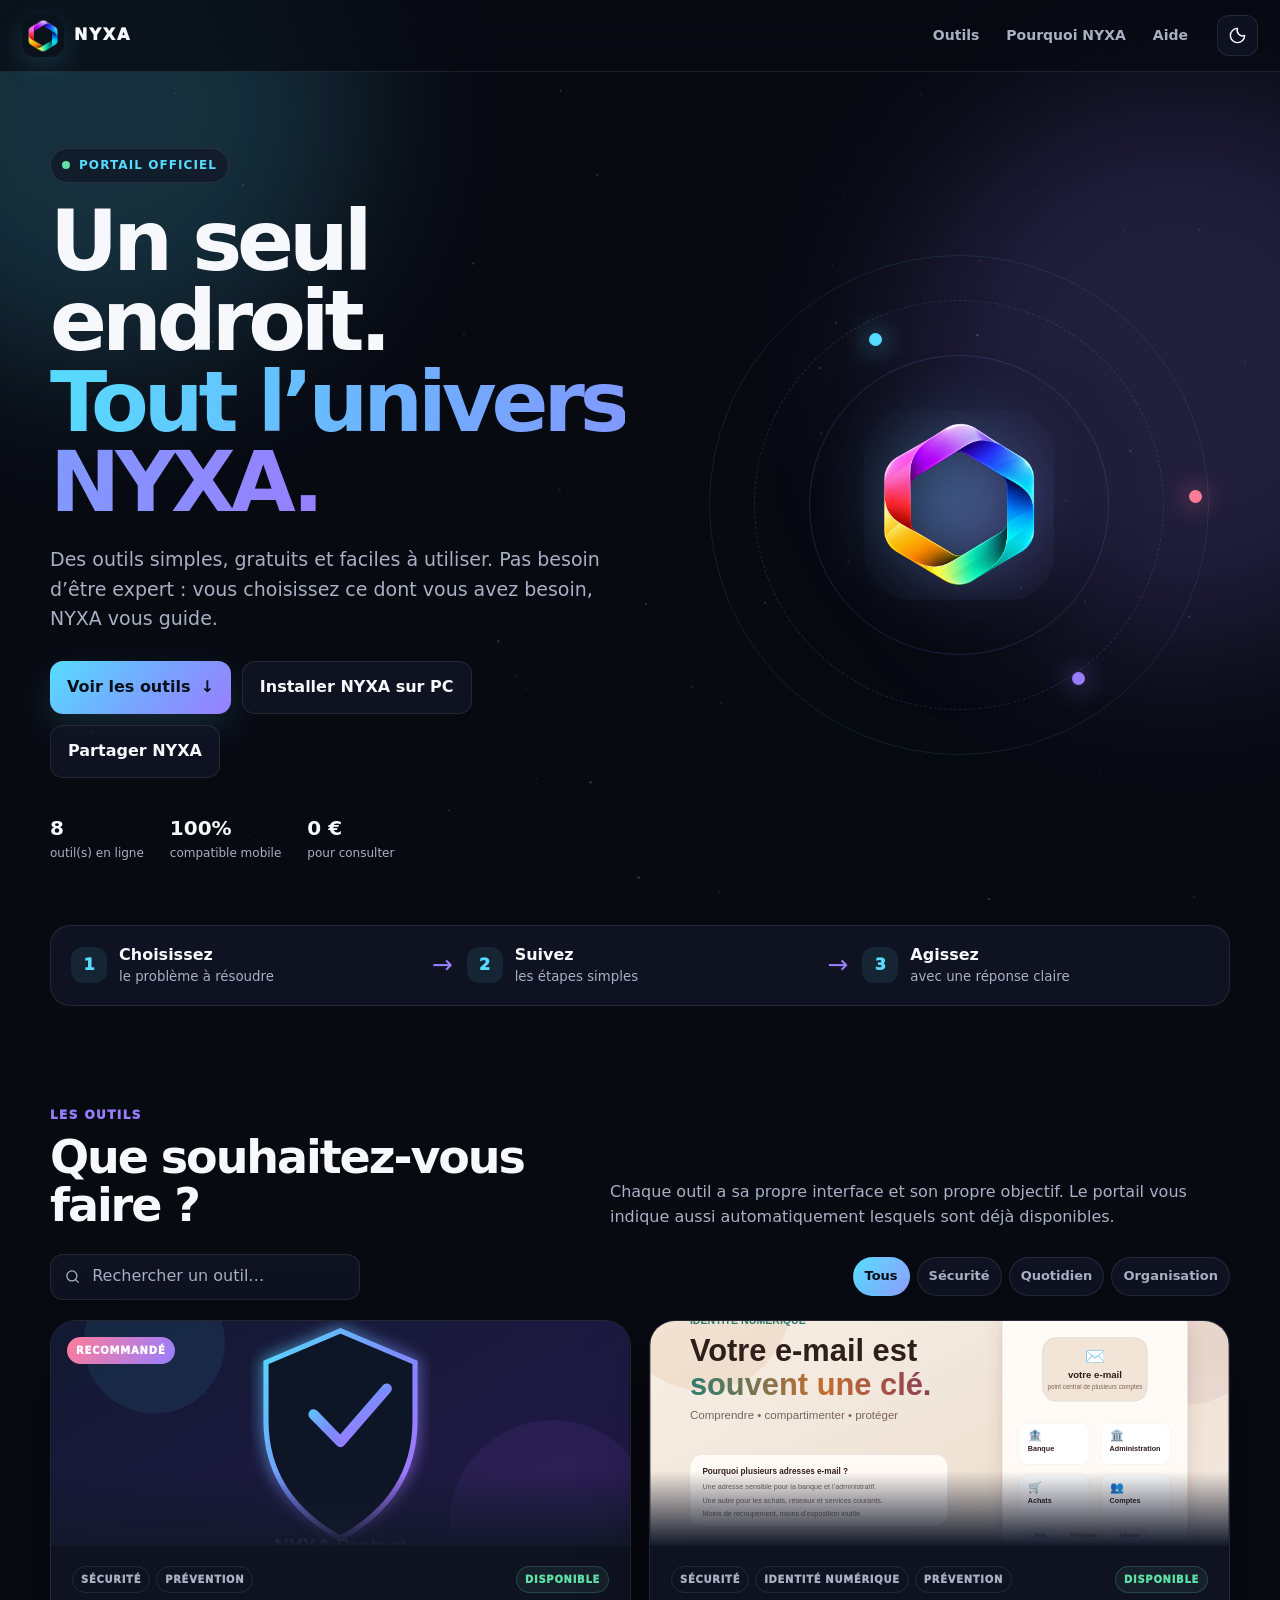
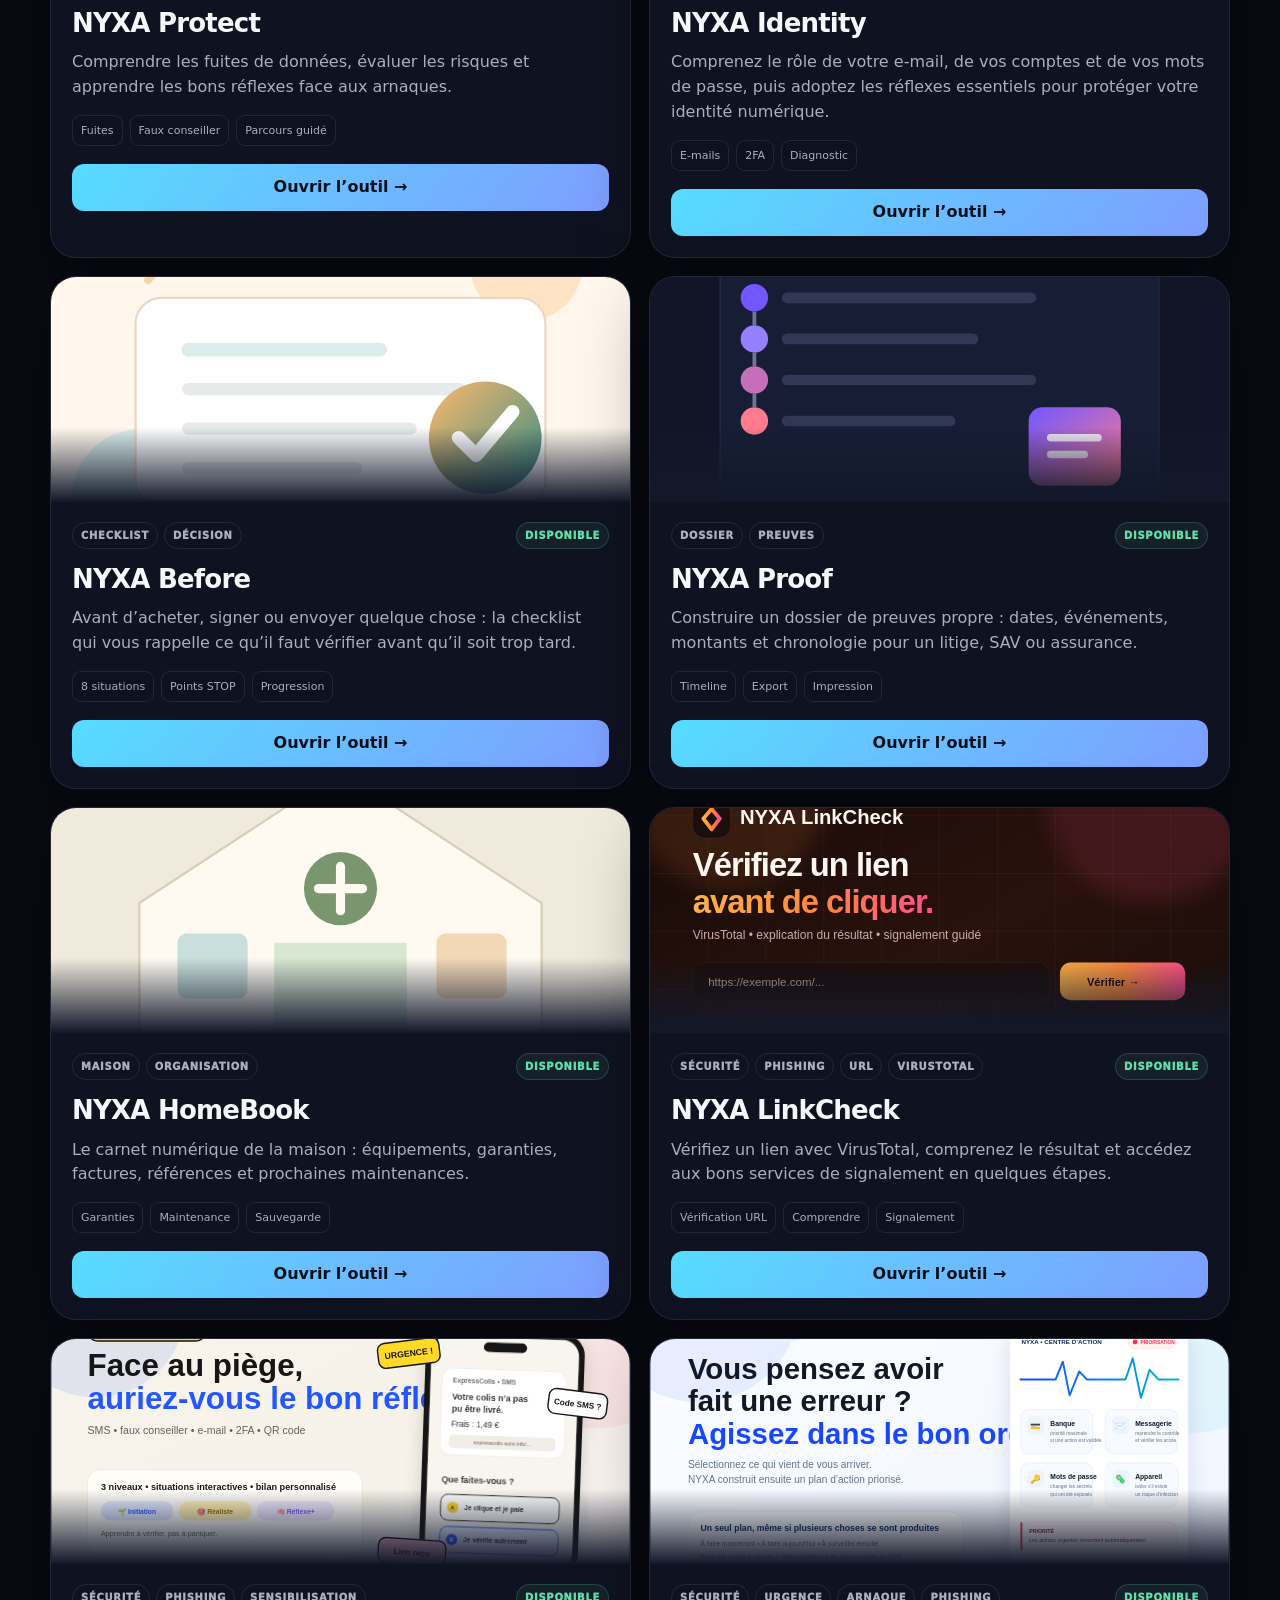
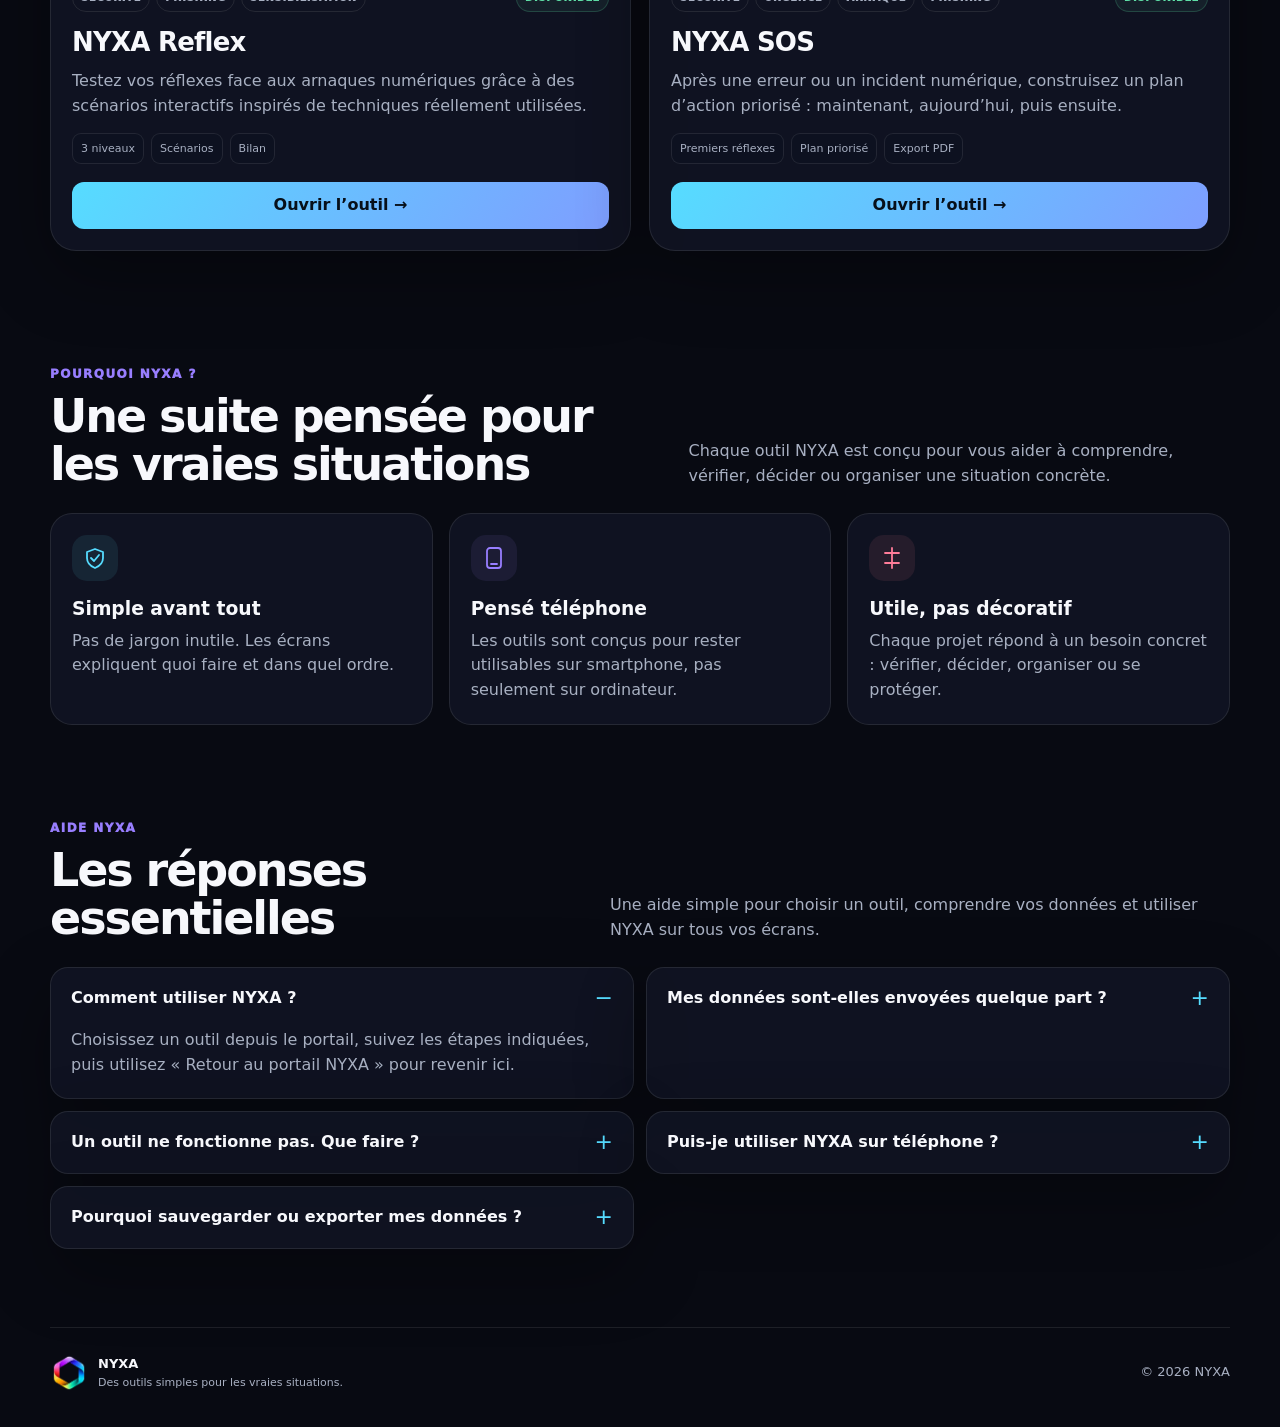
==== index.html @ d443aed8 "Ajouter des options de partage au portail" ====
<!doctype html>
<html lang="fr">
<head>
  <meta charset="utf-8">
  <meta name="viewport" content="width=device-width,initial-scale=1,viewport-fit=cover">
  <meta name="theme-color" content="#080a12">
  <meta name="description" content="NYXA — des outils simples, gratuits et pensés pour être utiles au quotidien.">
  <meta property="og:title" content="NYXA — Outils utiles">
  <meta property="og:description" content="Un portail unique pour retrouver les outils NYXA.">
  <meta property="og:type" content="website">
  <meta property="og:site_name" content="NYXA">
  <meta property="og:url" content="https://nyxalabs.github.io/">
  <meta property="og:image" content="https://nyxalabs.github.io/assets/nyxa-logo.png">
  <meta property="og:image:alt" content="Logo NYXA">
  <meta name="twitter:card" content="summary_large_image">
  <meta name="twitter:title" content="NYXA — Outils utiles">
  <meta name="twitter:description" content="Un portail unique pour retrouver les outils NYXA.">
  <meta name="twitter:image" content="https://nyxalabs.github.io/assets/nyxa-logo.png">
  <link rel="canonical" href="https://nyxalabs.github.io/">
  <title>NYXA — Outils utiles</title>
  <link rel="icon" href="assets/nyxa-logo.png">
  <link rel="apple-touch-icon" href="assets/icons/nyxa-192.png">
  <link rel="manifest" href="manifest.webmanifest">
  <link rel="stylesheet" href="styles.css">
</head>
<body>
  <div class="ambient ambient-a"></div>
  <div class="ambient ambient-b"></div>
  <canvas id="stars" aria-hidden="true"></canvas>

  <header class="topbar">
    <a href="#top" class="brand" aria-label="Accueil NYXA">
      <img src="assets/nyxa-logo.png" alt="Logo NYXA">
      <span>NYXA</span>
    </a>
    <nav class="desktop-nav" aria-label="Navigation">
      <a href="#outils">Outils</a>
      <a href="#philosophie">Pourquoi NYXA</a>
      <a href="#aide">Aide</a>
    </nav>
    <button id="themeToggle" class="icon-button" aria-label="Changer le thème" title="Changer le thème">
      <svg viewBox="0 0 24 24"><path d="M12 3a9 9 0 1 0 9 9 7 7 0 0 1-9-9Z"/></svg>
    </button>
  </header>

  <main id="top">
    <section class="hero">
      <div class="hero-copy">
        <div class="eyebrow"><span class="pulse"></span> Portail officiel</div>
        <h1>Un seul endroit.<br><span>Tout l’univers NYXA.</span></h1>
        <p>Des outils simples, gratuits et faciles à utiliser. Pas besoin d’être expert : vous choisissez ce dont vous avez besoin, NYXA vous guide.</p>
        <div class="hero-actions">
          <a class="primary-btn" href="#outils">Voir les outils <span>↓</span></a>
          <button class="secondary-btn" id="installBtn" hidden>Installer NYXA sur PC</button>
          <button class="secondary-btn" id="shareBtn" type="button" title="Partager le portail NYXA">Partager NYXA</button>
        </div>
        <div class="hero-stats">
          <div><strong id="liveCount">1</strong><span>outil(s) en ligne</span></div>
          <div><strong>100%</strong><span>compatible mobile</span></div>
          <div><strong>0 €</strong><span>pour consulter</span></div>
        </div>
      </div>

      <div class="hero-orbit" aria-hidden="true">
        <div class="orbit-ring ring-1"></div>
        <div class="orbit-ring ring-2"></div>
        <div class="orbit-ring ring-3"></div>
        <div class="portal-logo">
          <img src="assets/nyxa-logo.png" alt="">
          <div class="logo-glow"></div>
        </div>
        <span class="orbit-dot dot-1"></span>
        <span class="orbit-dot dot-2"></span>
        <span class="orbit-dot dot-3"></span>
      </div>
    </section>

    <section class="quick-guide" aria-label="Comment utiliser NYXA">
      <div class="guide-step"><span>1</span><div><strong>Choisissez</strong><small>le problème à résoudre</small></div></div>
      <div class="guide-arrow">→</div>
      <div class="guide-step"><span>2</span><div><strong>Suivez</strong><small>les étapes simples</small></div></div>
      <div class="guide-arrow">→</div>
      <div class="guide-step"><span>3</span><div><strong>Agissez</strong><small>avec une réponse claire</small></div></div>
    </section>

    <section id="outils" class="tools-section">
      <div class="section-heading">
        <div>
          <span class="section-kicker">Les outils</span>
          <h2>Que souhaitez-vous faire ?</h2>
        </div>
        <p>Chaque outil a sa propre interface et son propre objectif. Le portail vous indique aussi automatiquement lesquels sont déjà disponibles.</p>
      </div>

      <div class="toolbar">
        <label class="search">
          <svg viewBox="0 0 24 24"><circle cx="11" cy="11" r="7"/><path d="m20 20-4-4"/></svg>
          <input id="searchInput" type="search" placeholder="Rechercher un outil…" autocomplete="off" aria-label="Rechercher un outil NYXA">
        </label>
        <div class="filters" role="group" aria-label="Filtrer les outils">
          <button class="filter active" data-filter="all">Tous</button>
          <button class="filter" data-filter="securite">Sécurité</button>
          <button class="filter" data-filter="quotidien">Quotidien</button>
          <button class="filter" data-filter="organisation">Organisation</button>
        </div>
      </div>

      <button id="toolsToggle" class="mobile-panel-toggle" type="button" aria-expanded="false" aria-controls="projectGrid">Afficher les outils <span>＋</span></button>

      <div id="projectGrid" class="project-grid" aria-live="polite"></div>
      <p id="emptyState" class="empty-state" hidden>Aucun outil ne correspond à cette recherche.</p>
    </section>

    <section id="philosophie" class="values-section" aria-labelledby="pourquoi-title">
      <div class="section-heading">
        <div>
          <span class="section-kicker">Pourquoi NYXA ?</span>
          <h2 id="pourquoi-title">Une suite pensée pour les vraies situations</h2>
        </div>
        <p>Chaque outil NYXA est conçu pour vous aider à comprendre, vérifier, décider ou organiser une situation concrète.</p>
      </div>
      <button id="whyToggle" class="mobile-panel-toggle" type="button" aria-expanded="false" aria-controls="whyValues">Pourquoi NYXA ? <span>＋</span></button>
      <div id="whyValues" class="values">
        <article>
          <div class="value-icon cyan"><svg viewBox="0 0 24 24"><path d="M12 3 4 6v6c0 5 3 8 8 10 5-2 8-5 8-10V6Z"/><path d="m8 12 3 3 5-6"/></svg></div>
          <h3>Simple avant tout</h3>
          <p>Pas de jargon inutile. Les écrans expliquent quoi faire et dans quel ordre.</p>
        </article>
        <article>
          <div class="value-icon violet"><svg viewBox="0 0 24 24"><rect x="5" y="2" width="14" height="20" rx="3"/><path d="M9 18h6"/></svg></div>
          <h3>Pensé téléphone</h3>
          <p>Les outils sont conçus pour rester utilisables sur smartphone, pas seulement sur ordinateur.</p>
        </article>
        <article>
          <div class="value-icon coral"><svg viewBox="0 0 24 24"><path d="M12 2v20M5 7h14M5 17h14"/></svg></div>
          <h3>Utile, pas décoratif</h3>
          <p>Chaque projet répond à un besoin concret : vérifier, décider, organiser ou se protéger.</p>
        </article>
      </div>
    </section>

    <section id="aide" class="faq-section" aria-labelledby="aide-title">
      <div class="section-heading">
        <div>
          <span class="section-kicker">Aide NYXA</span>
          <h2 id="aide-title">Les réponses essentielles</h2>
        </div>
        <p>Une aide simple pour choisir un outil, comprendre vos données et utiliser NYXA sur tous vos écrans.</p>
      </div>
      <div class="faq-grid">
        <details class="faq-item" open>
          <summary>Comment utiliser NYXA ?</summary>
          <p>Choisissez un outil depuis le portail, suivez les étapes indiquées, puis utilisez « Retour au portail NYXA » pour revenir ici.</p>
        </details>
        <details class="faq-item">
          <summary>Mes données sont-elles envoyées quelque part ?</summary>
          <p>Pour les outils qui fonctionnent localement, vos informations restent dans le navigateur de votre appareil, sauf indication contraire affichée par l’outil.</p>
        </details>
        <details class="faq-item">
          <summary>Un outil ne fonctionne pas. Que faire ?</summary>
          <p>Actualisez la page, vérifiez que votre navigateur est à jour, puis réessayez. Si le problème persiste, essayez un autre navigateur ou appareil.</p>
        </details>
        <details class="faq-item">
          <summary>Puis-je utiliser NYXA sur téléphone ?</summary>
          <p>Oui. Les outils sont conçus pour rester faciles à utiliser sur téléphone, tablette et ordinateur.</p>
        </details>
        <details class="faq-item">
          <summary>Pourquoi sauvegarder ou exporter mes données ?</summary>
          <p>Les données locales peuvent disparaître si le stockage du navigateur est vidé, si vous changez d’appareil ou si vous réinitialisez le navigateur. Une sauvegarde vous permet de les conserver.</p>
        </details>
      </div>
    </section>
  </main>

  <div class="share-panel" id="sharePanel" hidden>
    <div class="share-card" role="dialog" aria-modal="true" aria-labelledby="shareTitle">
      <button class="share-close" id="shareClose" type="button" aria-label="Fermer le partage">×</button>
      <div class="section-kicker">Faire connaître NYXA</div>
      <h2 id="shareTitle">Partager le portail NYXA</h2>
      <p>Un doute sur un lien, une arnaque, une décision ou vos comptes ? NYXA vous propose des outils simples pour vérifier, vous protéger et agir. Choisissez ensuite votre moyen de partage.</p>
      <div class="share-options">
        <button class="share-option share-native" id="shareNative" type="button">Partager avec les applications du téléphone</button>
        <a class="share-option" id="shareSms" href="#">Message (SMS)</a>
        <a class="share-option" id="shareWhatsapp" href="#" target="_blank" rel="noopener">WhatsApp</a>
        <a class="share-option" id="shareFacebook" href="#" target="_blank" rel="noopener">Facebook</a>
        <a class="share-option" id="shareX" href="#" target="_blank" rel="noopener">X</a>
        <a class="share-option" id="shareTelegram" href="#" target="_blank" rel="noopener">Telegram</a>
        <a class="share-option" id="shareLinkedin" href="#" target="_blank" rel="noopener">LinkedIn</a>
        <a class="share-option" id="shareEmail" href="#">E-mail</a>
        <button class="share-option" id="copyShare" type="button">Copier le lien</button>
      </div>
      <p class="share-hint">Instagram, Snapchat et TikTok apparaissent via le bouton principal lorsqu’ils sont disponibles sur votre téléphone.</p>
      <p class="share-status" id="shareStatus" role="status" aria-live="polite"></p>
    </div>
  </div>

  <footer>
    <div class="footer-brand">
      <img src="assets/nyxa-logo.png" alt="">
      <div><strong>NYXA</strong><span>Des outils simples pour les vraies situations.</span></div>
    </div>
    <span>© <span id="year"></span> NYXA</span>
  </footer>

  <nav class="mobile-nav" aria-label="Navigation mobile">
    <a href="#top"><svg viewBox="0 0 24 24"><path d="m3 11 9-8 9 8"/><path d="M5 10v11h14V10"/><path d="M9 21v-6h6v6"/></svg><span>Accueil</span></a>
    <a href="#outils"><svg viewBox="0 0 24 24"><rect x="3" y="3" width="7" height="7" rx="2"/><rect x="14" y="3" width="7" height="7" rx="2"/><rect x="3" y="14" width="7" height="7" rx="2"/><rect x="14" y="14" width="7" height="7" rx="2"/></svg><span>Outils</span></a>
    <a href="#aide"><svg viewBox="0 0 24 24"><circle cx="12" cy="12" r="9"/><path d="M9.8 9a2.3 2.3 0 0 1 4.4 1c0 1.7-2.2 2-2.2 3.5"/><path d="M12 17h.01"/></svg><span>Aide</span></a>
  </nav>

<script src="app.js?v=16"></script>
</body>
</html>
---- styles.css ----
:root{
  color-scheme:dark;
  --bg:#080a12;
  --bg-soft:#0d1120;
  --panel:rgba(18,23,40,.72);
  --panel-solid:#12182a;
  --line:rgba(255,255,255,.09);
  --text:#f7f8fc;
  --muted:#a8b0c2;
  --cyan:#56dcff;
  --violet:#987eff;
  --coral:#ff7c99;
  --green:#5fe0a7;
  --amber:#ffc763;
  --shadow:0 24px 70px rgba(0,0,0,.32);
  --radius:24px;
}
html[data-theme="light"]{
  color-scheme:light;
  --bg:#f5f7fc;
  --bg-soft:#edf1f8;
  --panel:rgba(255,255,255,.76);
  --panel-solid:#fff;
  --line:rgba(17,32,58,.11);
  --text:#172237;
  --muted:#647188;
  --shadow:0 22px 60px rgba(54,72,107,.13);
}
*{box-sizing:border-box}
html{scroll-behavior:smooth}
body{
  margin:0;min-height:100vh;background:var(--bg);color:var(--text);
  font-family:Inter,ui-sans-serif,system-ui,-apple-system,BlinkMacSystemFont,"Segoe UI",sans-serif;
  overflow-x:hidden;line-height:1.55
}
body::selection{background:rgba(86,220,255,.28)}
a{color:inherit}
button,input{font:inherit}
button{color:inherit}
svg{fill:none;stroke:currentColor;stroke-width:1.8;stroke-linecap:round;stroke-linejoin:round}
#stars{position:fixed;inset:0;width:100%;height:100%;z-index:-3;opacity:.34;pointer-events:none}
.ambient{position:fixed;border-radius:50%;filter:blur(80px);z-index:-2;pointer-events:none;opacity:.18}
.ambient-a{width:520px;height:520px;left:-160px;top:-150px;background:var(--cyan)}
.ambient-b{width:560px;height:560px;right:-180px;top:10%;background:var(--violet)}
.topbar{
  position:sticky;top:0;z-index:50;height:72px;padding:0 max(22px,env(safe-area-inset-left));
  display:flex;align-items:center;gap:18px;border-bottom:1px solid var(--line);
  background:color-mix(in srgb,var(--bg) 74%,transparent);backdrop-filter:blur(20px)
}
.brand{display:flex;align-items:center;gap:10px;text-decoration:none;font-weight:950;letter-spacing:.12em}
.brand img{width:42px;height:42px;border-radius:13px;object-fit:contain;padding:3px;box-shadow:0 8px 28px rgba(86,220,255,.16)}
.desktop-nav{display:flex;gap:5px;margin-left:auto}
.desktop-nav a{padding:9px 11px;text-decoration:none;color:var(--muted);font-size:14px;font-weight:750;border-radius:10px}
.desktop-nav a:hover{color:var(--text);background:rgba(255,255,255,.05)}
.icon-button{
  width:41px;height:41px;border:1px solid var(--line);border-radius:12px;background:var(--panel);
  display:grid;place-items:center;cursor:pointer;backdrop-filter:blur(10px)
}
.icon-button svg{width:19px;height:19px}
main{width:min(1180px,calc(100% - 36px));margin:auto}
.hero{
  min-height:690px;display:grid;grid-template-columns:1.05fr .95fr;gap:40px;align-items:center;padding:76px 0 54px
}
.eyebrow{
  display:inline-flex;align-items:center;gap:9px;padding:7px 11px;border:1px solid var(--line);
  border-radius:999px;background:var(--panel);font-size:12px;font-weight:900;text-transform:uppercase;letter-spacing:.09em;color:var(--cyan)
}
.pulse{width:8px;height:8px;border-radius:50%;background:var(--green);box-shadow:0 0 0 0 rgba(95,224,167,.5);animation:pulse 1.8s infinite}
@keyframes pulse{70%{box-shadow:0 0 0 8px rgba(95,224,167,0)}100%{box-shadow:0 0 0 0 rgba(95,224,167,0)}}
h1{font-size:clamp(50px,7.2vw,84px);line-height:.96;letter-spacing:-.06em;margin:18px 0 22px}
h1 span{background:linear-gradient(100deg,var(--cyan),#75a6ff 52%,var(--violet));-webkit-background-clip:text;background-clip:text;color:transparent}
.hero-copy>p{max-width:690px;font-size:19px;color:var(--muted);margin:0}
.hero-actions{display:flex;gap:11px;flex-wrap:wrap;margin-top:28px}
.primary-btn,.secondary-btn{
  display:inline-flex;align-items:center;justify-content:center;gap:10px;border-radius:13px;padding:13px 17px;
  text-decoration:none;font-weight:900;border:1px solid var(--line);cursor:pointer
}
.primary-btn{background:linear-gradient(130deg,var(--cyan),#76a6ff 52%,var(--violet));color:#07101a;border:0;box-shadow:0 14px 34px rgba(86,220,255,.14)}
.secondary-btn{background:var(--panel);color:var(--text)}
.share-panel{position:fixed;inset:0;z-index:100;display:grid;place-items:center;padding:20px;background:rgba(3,6,15,.70);backdrop-filter:blur(16px)}
.share-panel[hidden]{display:none}
.share-card{position:relative;width:min(100%,440px);padding:28px;border:1px solid var(--line);border-radius:24px;background:var(--panel-solid);box-shadow:var(--shadow)}
.share-card h2{font-size:30px;line-height:1.08;letter-spacing:-.04em;margin:8px 0 10px}
.share-card p{color:var(--muted);margin:0 0 20px}
.share-close{position:absolute;top:12px;right:12px;width:36px;height:36px;border:1px solid var(--line);border-radius:10px;background:var(--panel);font-size:24px;line-height:1;cursor:pointer}
.share-options{display:grid;grid-template-columns:1fr 1fr;gap:10px}
.share-option{min-height:46px;display:flex;align-items:center;justify-content:center;padding:11px 12px;border:1px solid var(--line);border-radius:12px;background:var(--panel);color:var(--text);text-decoration:none;font-weight:850;cursor:pointer}
.share-native{grid-column:1/-1;background:linear-gradient(130deg,var(--cyan),#76a6ff 52%,var(--violet));color:#07101a;border:0}
.share-option:hover{border-color:var(--cyan);color:var(--cyan)}
.share-status{min-height:1.5em;margin:16px 0 0!important;font-size:13px;color:var(--green)!important}
.hero-stats{display:flex;gap:26px;flex-wrap:wrap;margin-top:35px}
.hero-stats div{display:flex;flex-direction:column}
.hero-stats strong{font-size:20px}
.hero-stats span{font-size:12px;color:var(--muted)}
.hero-orbit{position:relative;height:530px;display:grid;place-items:center}
.portal-logo{position:relative;width:190px;height:190px;border-radius:46px;display:grid;place-items:center;z-index:4}
.portal-logo img{width:100%;height:100%;border-radius:46px;object-fit:contain;box-shadow:0 30px 80px rgba(0,0,0,.38)}
.logo-glow{position:absolute;inset:18%;border-radius:50%;background:linear-gradient(130deg,var(--cyan),var(--violet));filter:blur(45px);z-index:-1;opacity:.65}
.orbit-ring{position:absolute;border:1px solid rgba(145,136,255,.19);border-radius:50%;animation:spin linear infinite}
.ring-1{width:300px;height:300px;animation-duration:24s}
.ring-2{width:410px;height:410px;border-style:dashed;animation-duration:38s;animation-direction:reverse}
.ring-3{width:500px;height:500px;border-color:rgba(86,220,255,.11);animation-duration:54s}
@keyframes spin{to{transform:rotate(360deg)}}
.orbit-dot{position:absolute;width:13px;height:13px;border-radius:50%;box-shadow:0 0 26px currentColor}
.dot-1{color:var(--cyan);background:currentColor;top:93px;left:180px;animation:float 5s ease-in-out infinite}
.dot-2{color:var(--violet);background:currentColor;bottom:85px;right:145px;animation:float 6.5s ease-in-out infinite reverse}
.dot-3{color:var(--coral);background:currentColor;top:250px;right:28px;animation:float 4.7s ease-in-out infinite}
@keyframes float{50%{transform:translateY(-15px) scale(1.18)}}
.quick-guide{
  display:grid;grid-template-columns:1fr auto 1fr auto 1fr;gap:14px;align-items:center;
  margin:8px 0 78px;padding:17px 20px;border:1px solid var(--line);border-radius:20px;background:var(--panel);backdrop-filter:blur(12px)
}
.guide-step{display:flex;align-items:center;gap:12px}
.guide-step>span{width:36px;height:36px;display:grid;place-items:center;border-radius:12px;background:rgba(86,220,255,.09);color:var(--cyan);font-weight:950}
.guide-step div{display:flex;flex-direction:column}
.guide-step small{color:var(--muted)}
.guide-arrow{font-size:25px;color:var(--violet)}
.tools-section{padding:18px 0 92px}
.section-heading{display:flex;justify-content:space-between;align-items:end;gap:24px;margin-bottom:24px}
.section-kicker{font-size:12px;color:var(--violet);font-weight:950;text-transform:uppercase;letter-spacing:.12em}
.section-heading h2,.help-card h2{font-size:clamp(32px,4vw,46px);line-height:1.04;letter-spacing:-.045em;margin:7px 0 0}
.section-heading p{max-width:620px;color:var(--muted);margin:0}
.toolbar{display:flex;justify-content:space-between;align-items:center;gap:14px;margin-bottom:20px}
.search{
  height:46px;min-width:310px;display:flex;align-items:center;gap:9px;padding:0 13px;
  border:1px solid var(--line);border-radius:13px;background:var(--panel)
}
.search svg{width:19px;color:var(--muted)}
.search input{width:100%;border:0;outline:0;background:transparent;color:var(--text)}
.search input::placeholder{color:var(--muted)}
.filters{display:flex;gap:7px;flex-wrap:wrap}
.filter{
  border:1px solid var(--line);border-radius:999px;background:var(--panel);padding:8px 11px;cursor:pointer;color:var(--muted);font-size:13px;font-weight:800
}
.filter.active{color:#07101a;background:linear-gradient(120deg,var(--cyan),#90a1ff);border-color:transparent}
.project-grid{display:grid;grid-template-columns:repeat(2,minmax(0,1fr));gap:18px}
.project-card{
  position:relative;overflow:hidden;border:1px solid var(--line);border-radius:26px;background:var(--panel);
  box-shadow:var(--shadow);transition:transform .22s ease,border-color .22s ease;min-height:470px
}
.project-card:hover{transform:translateY(-4px);border-color:rgba(86,220,255,.22)}
.project-preview{height:225px;position:relative;overflow:hidden;background:#0e1321}
.project-preview img{width:100%;height:100%;object-fit:cover;display:block;transition:transform .35s ease}
.project-card:hover .project-preview img{transform:scale(1.025)}
.project-preview::after{content:"";position:absolute;inset:auto 0 0;height:75px;background:linear-gradient(transparent,var(--panel-solid))}
.project-body{padding:20px 21px 21px}
.project-meta{display:flex;align-items:center;gap:8px;justify-content:space-between;margin-bottom:10px}
.tags{display:flex;gap:6px;flex-wrap:wrap}
.tag,.status{
  display:inline-flex;align-items:center;gap:6px;padding:5px 8px;border:1px solid var(--line);border-radius:999px;font-size:10px;font-weight:950;text-transform:uppercase;letter-spacing:.07em
}
.tag{color:var(--muted)}
.status.live{color:var(--green);background:rgba(95,224,167,.07);border-color:rgba(95,224,167,.2)}
.status.pending{color:var(--amber);background:rgba(255,199,99,.07);border-color:rgba(255,199,99,.2)}
.project-card h3{font-size:26px;letter-spacing:-.03em;margin:0 0 7px}
.project-card p{margin:0;color:var(--muted)}
.project-features{display:flex;gap:7px;flex-wrap:wrap;margin-top:15px}
.project-features span{font-size:11px;padding:6px 8px;border-radius:9px;background:var(--bg-soft);border:1px solid var(--line);color:var(--muted)}
.card-actions{display:flex;gap:9px;margin-top:18px}
.open-project,.disabled-project{
  flex:1;text-align:center;text-decoration:none;border-radius:12px;padding:11px 13px;font-weight:900;border:1px solid var(--line)
}
.open-project{background:linear-gradient(125deg,var(--cyan),#7e9eff);color:#07101a;border:0}
.disabled-project{background:var(--bg-soft);color:var(--muted);cursor:not-allowed}
.recommended::before{
  content:"Recommandé";position:absolute;top:16px;left:16px;z-index:5;padding:6px 9px;border-radius:999px;
  background:linear-gradient(120deg,var(--coral),var(--violet));color:white;font-size:10px;font-weight:950;text-transform:uppercase;letter-spacing:.08em
}
.empty-state{text-align:center;color:var(--muted);padding:45px 0}
.values-section{padding:18px 0 0;scroll-margin-top:88px}
.values{display:grid;grid-template-columns:repeat(3,1fr);gap:16px;padding:0 0 86px}
.values article{border:1px solid var(--line);border-radius:22px;background:var(--panel);padding:21px}
.value-icon{width:46px;height:46px;border-radius:15px;display:grid;place-items:center;margin-bottom:13px}
.value-icon svg{width:24px}
.value-icon.cyan{color:var(--cyan);background:rgba(86,220,255,.09)}
.value-icon.violet{color:var(--violet);background:rgba(152,126,255,.09)}
.value-icon.coral{color:var(--coral);background:rgba(255,124,153,.09)}
.values h3{margin:0 0 6px}.values p{margin:0;color:var(--muted)}
.help-card{
  display:flex;align-items:center;justify-content:space-between;gap:26px;
  border:1px solid var(--line);border-radius:28px;background:linear-gradient(125deg,rgba(86,220,255,.05),rgba(152,126,255,.06)),var(--panel);
  padding:28px;margin-bottom:78px
}
.help-card p{max-width:680px;color:var(--muted);margin:10px 0 0}
.faq-section{padding:4px 0 78px}
.faq-grid{display:grid;grid-template-columns:repeat(2,minmax(0,1fr));gap:12px}
.faq-item{border:1px solid var(--line);border-radius:18px;background:var(--panel);box-shadow:var(--shadow);overflow:hidden}
.faq-item summary{display:flex;align-items:center;justify-content:space-between;gap:18px;cursor:pointer;list-style:none;padding:18px 20px;font-weight:900;color:var(--text)}
.faq-item summary::-webkit-details-marker{display:none}
.faq-item summary::after{content:"+";flex:0 0 auto;color:var(--cyan);font-size:22px;font-weight:500;line-height:1}
.faq-item[open] summary::after{content:"−"}
.faq-item p{margin:0;padding:0 20px 20px;color:var(--muted);max-width:680px}
footer{
  max-width:1180px;margin:auto;padding:26px 0 calc(35px + env(safe-area-inset-bottom));
  border-top:1px solid var(--line);display:flex;justify-content:space-between;align-items:center;gap:20px;color:var(--muted);font-size:13px
}
.footer-brand{display:flex;align-items:center;gap:10px}
.footer-brand img{width:38px;height:38px;border-radius:12px;object-fit:contain}
.footer-brand div{display:flex;flex-direction:column}.footer-brand strong{color:var(--text)}.footer-brand span{font-size:11px}
.mobile-nav{display:none}
.mobile-panel-toggle{display:none}

@media(max-width:900px){
  .hero{grid-template-columns:1fr;min-height:auto;padding-top:60px}
  .hero-orbit{height:430px;order:-1}
  .portal-logo{width:150px;height:150px}
  .ring-1{width:250px;height:250px}.ring-2{width:340px;height:340px}.ring-3{width:410px;height:410px}
  .project-grid{grid-template-columns:1fr}
  .values{grid-template-columns:1fr}
  .section-heading,.toolbar{align-items:flex-start;flex-direction:column}
  .search{min-width:0;width:100%}
}
@media(max-width:680px){
  body{padding-bottom:74px}
  main{width:min(100% - 24px,1180px)}
  .topbar{height:64px;padding:0 12px}.desktop-nav{display:none}.brand span{font-size:14px}.brand img{width:38px;height:38px;padding:3px}
  .icon-button{margin-left:auto}
  .hero{padding:38px 0 34px;gap:12px}
  .hero-orbit{height:285px}.portal-logo{width:112px;height:112px;border-radius:30px}.portal-logo img{border-radius:30px}
  .ring-1{width:185px;height:185px}.ring-2{width:245px;height:245px}.ring-3{width:285px;height:285px}
  .dot-1{top:40px;left:70px}.dot-2{bottom:35px;right:62px}.dot-3{top:145px;right:2px}
  h1{font-size:44px}.hero-copy>p{font-size:16px}
  .hero-actions>*{width:100%}
  .share-panel{align-items:end;padding:12px}
  .share-card{padding:24px 18px calc(24px + env(safe-area-inset-bottom))}
  .hero-stats{justify-content:space-between;gap:10px}.hero-stats strong{font-size:18px}.hero-stats span{font-size:10px}
  .quick-guide{grid-template-columns:1fr;gap:10px;margin-bottom:54px}.guide-arrow{transform:rotate(90deg);justify-self:center;line-height:1}
  .section-heading h2,.help-card h2{font-size:32px}
  .filters{width:100%;overflow-x:auto;flex-wrap:nowrap;padding-bottom:3px}.filter{white-space:nowrap}
  .project-preview{height:190px}.project-card{min-height:0}.project-card h3{font-size:23px}
  .project-meta{align-items:flex-start}
  .help-card{flex-direction:column;align-items:flex-start;padding:21px}.help-card .primary-btn{width:100%}
  .faq-section{padding-bottom:66px}.faq-grid{grid-template-columns:1fr}.faq-item summary{padding:16px}.faq-item p{padding:0 16px 17px}
  footer{padding-left:12px;padding-right:12px;flex-direction:column;align-items:flex-start}
  .mobile-nav{
    position:fixed;display:grid;grid-template-columns:repeat(3,1fr);left:10px;right:10px;bottom:max(9px,env(safe-area-inset-bottom));z-index:60;
    background:color-mix(in srgb,var(--panel-solid) 88%,transparent);border:1px solid var(--line);border-radius:18px;padding:6px;backdrop-filter:blur(20px);box-shadow:var(--shadow)
  }
  .mobile-nav a{display:flex;flex-direction:column;align-items:center;gap:2px;text-decoration:none;color:var(--muted);font-size:10px;font-weight:800;padding:6px;border-radius:12px}
  .mobile-nav svg{width:21px}.mobile-nav a:active{background:rgba(255,255,255,.05);color:var(--text)}
  .mobile-panel-toggle{
    width:100%;display:flex;align-items:center;justify-content:space-between;gap:12px;
    border:1px solid var(--line);border-radius:15px;background:var(--panel);color:var(--text);
    padding:13px 15px;margin:0 0 12px;cursor:pointer;font-weight:900;text-align:left
  }
  .mobile-panel-toggle span{font-size:21px;color:var(--cyan);line-height:1}
  .tools-section:not(.tools-open) #projectGrid,
  .tools-section:not(.tools-open) #emptyState,
  .values-section:not(.values-open) #whyValues{display:none}
  .tools-section.tools-open .mobile-panel-toggle span,
  .values-section.values-open .mobile-panel-toggle span{transform:rotate(45deg)}
  .tools-section.tools-open .mobile-panel-toggle,
  .values-section.values-open .mobile-panel-toggle{border-color:rgba(86,220,255,.28);background:rgba(86,220,255,.06)}
}
@media(prefers-reduced-motion:reduce){
  *,*::before,*::after{scroll-behavior:auto!important;animation:none!important;transition:none!important}
  #stars{display:none}
}
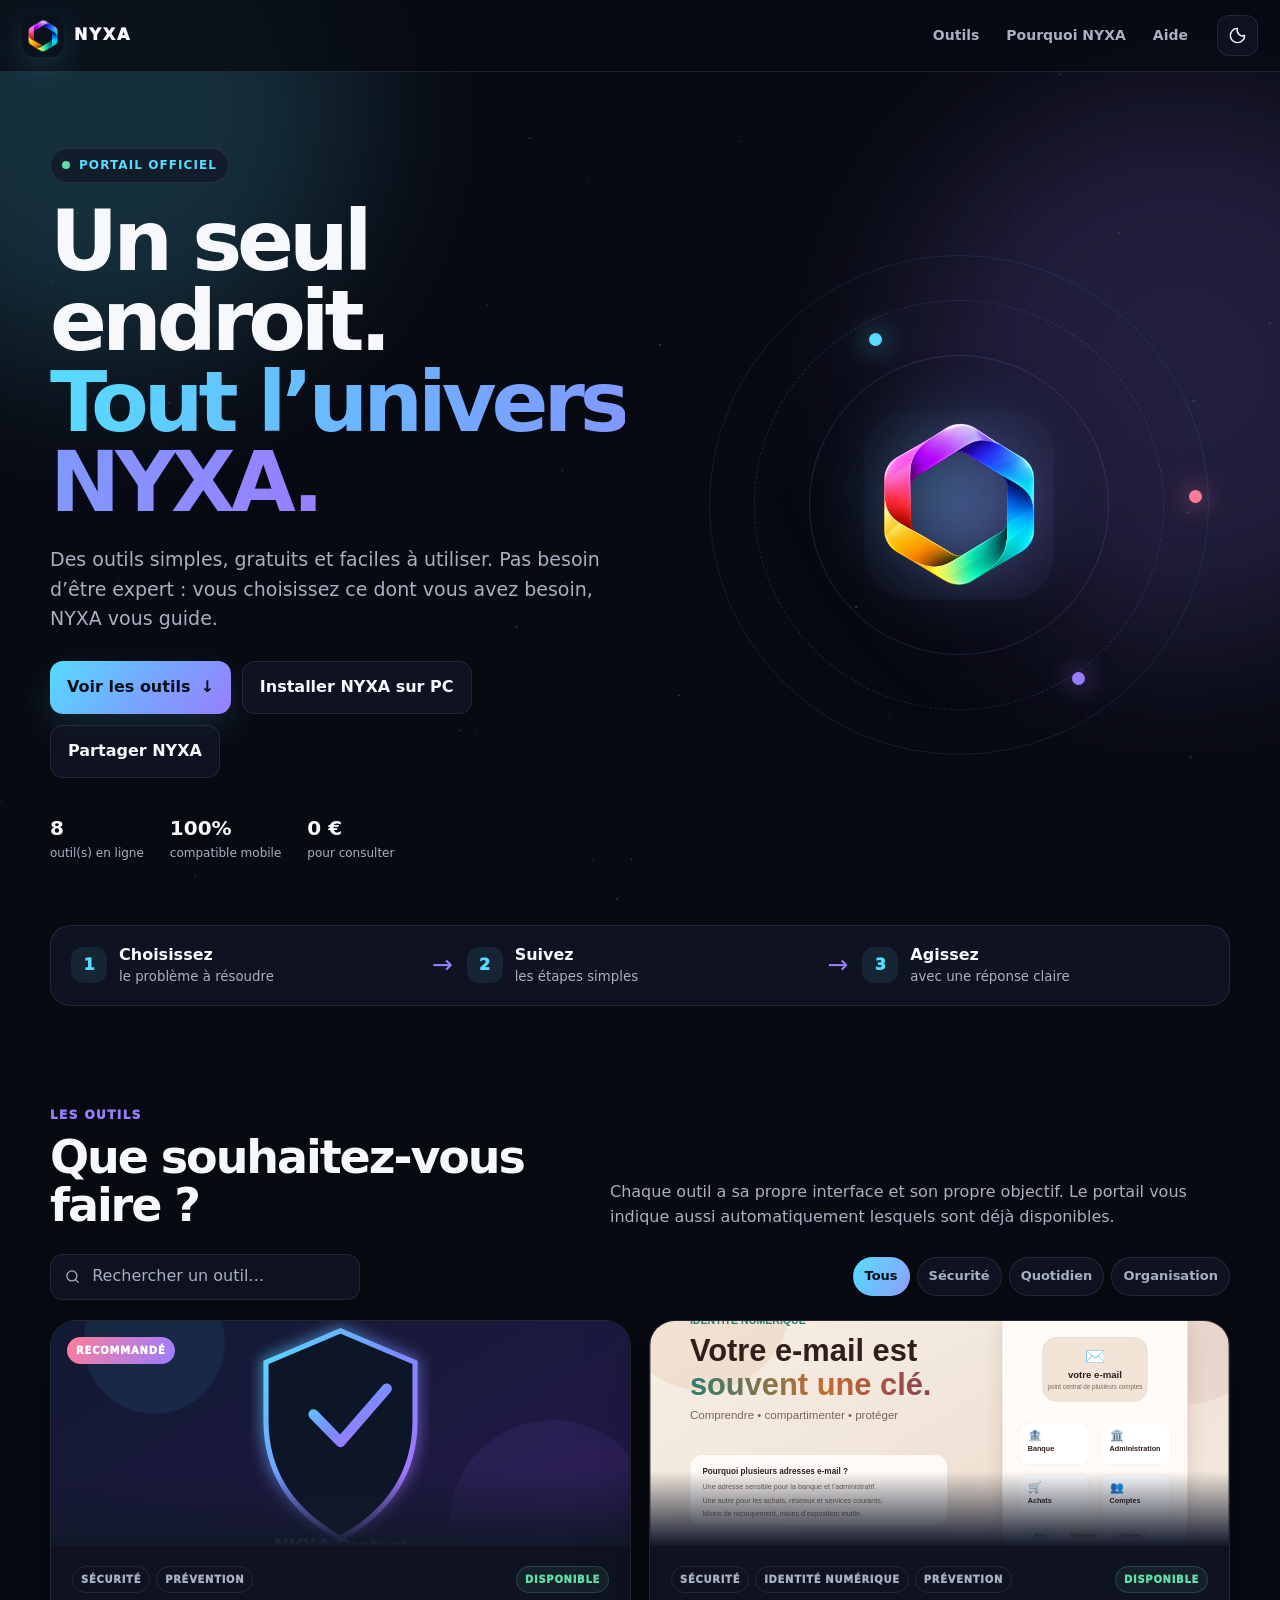
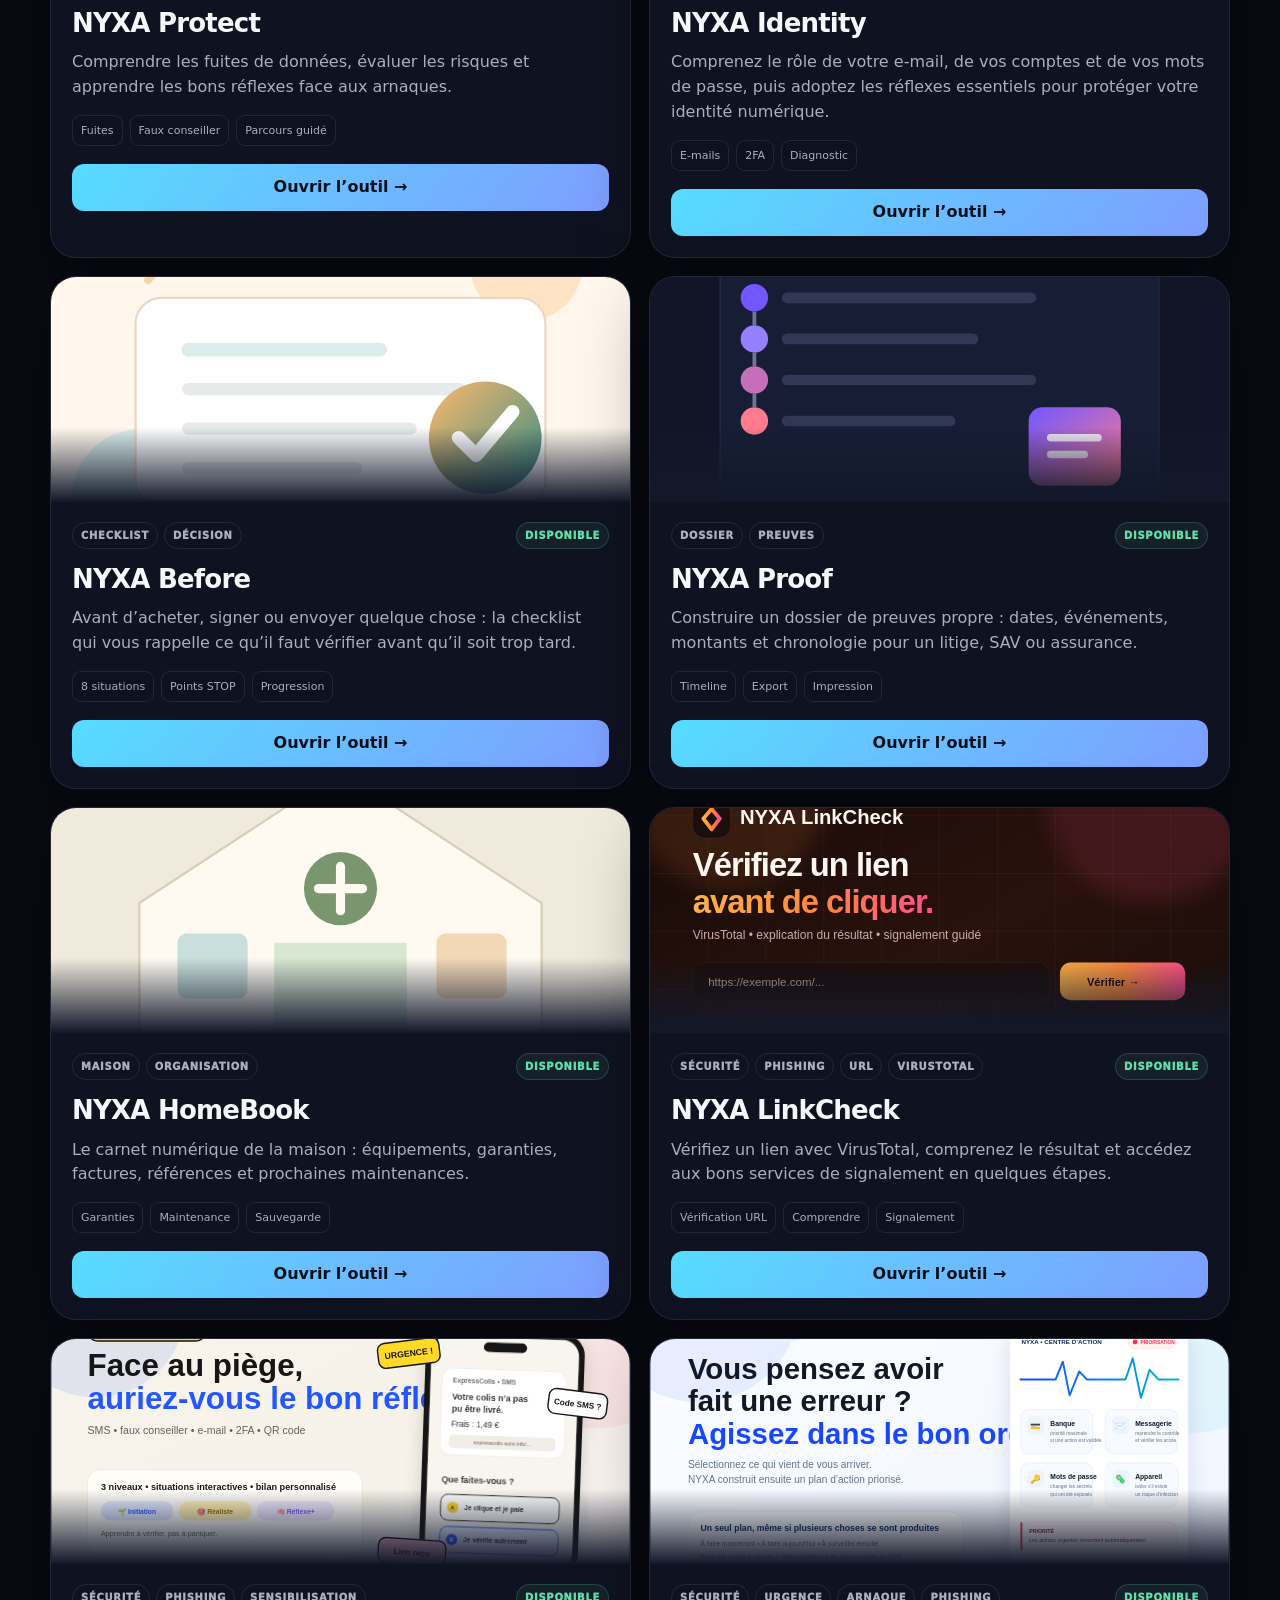
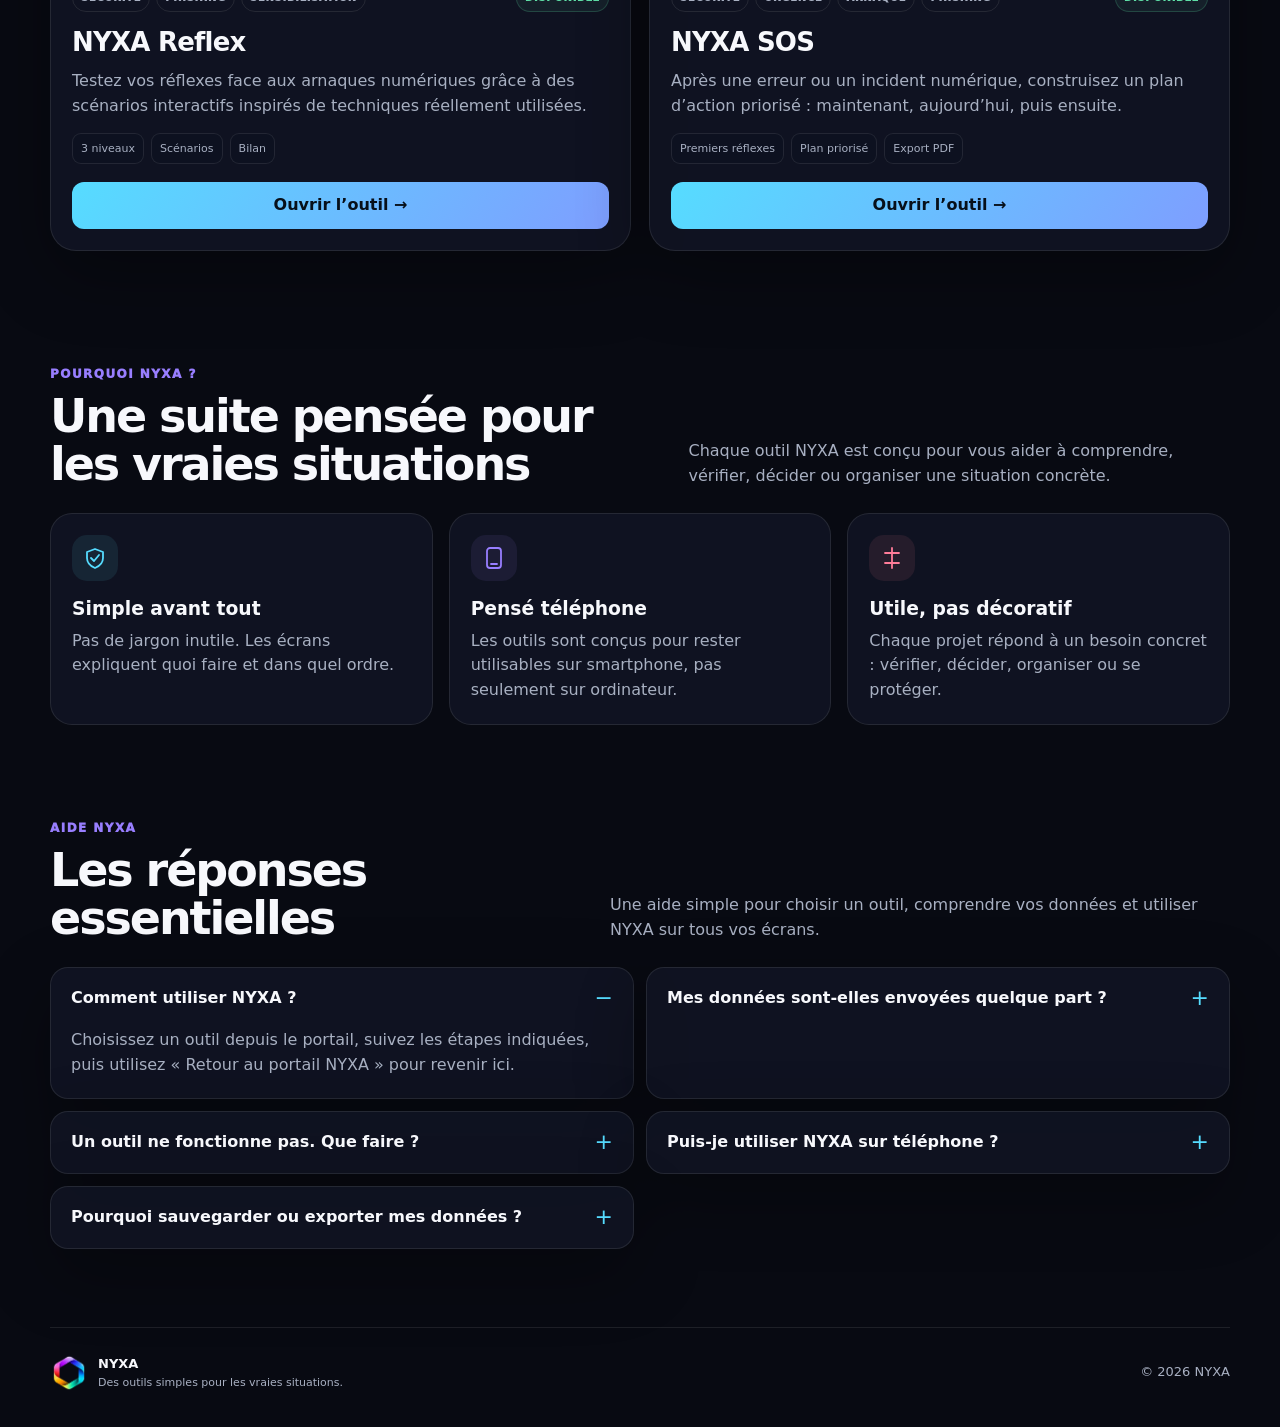
==== commit 62edde35: "Refondre le message et les boutons de partage" ====
--- a/index.html
+++ b/index.html
@@ -177,17 +177,17 @@
       <button class="share-close" id="shareClose" type="button" aria-label="Fermer le partage">×</button>
       <div class="section-kicker">Faire connaître NYXA</div>
       <h2 id="shareTitle">Partager le portail NYXA</h2>
-      <p>Un doute sur un lien, une arnaque, une décision ou vos comptes ? NYXA vous propose des outils simples pour vérifier, vous protéger et agir. Choisissez ensuite votre moyen de partage.</p>
+      <p>Un message clair, prêt à envoyer à vos proches ou à vos collègues.</p>
       <div class="share-options">
-        <button class="share-option share-native" id="shareNative" type="button">Partager avec les applications du téléphone</button>
-        <a class="share-option" id="shareSms" href="#">Message (SMS)</a>
-        <a class="share-option" id="shareWhatsapp" href="#" target="_blank" rel="noopener">WhatsApp</a>
-        <a class="share-option" id="shareFacebook" href="#" target="_blank" rel="noopener">Facebook</a>
-        <a class="share-option" id="shareX" href="#" target="_blank" rel="noopener">X</a>
-        <a class="share-option" id="shareTelegram" href="#" target="_blank" rel="noopener">Telegram</a>
-        <a class="share-option" id="shareLinkedin" href="#" target="_blank" rel="noopener">LinkedIn</a>
-        <a class="share-option" id="shareEmail" href="#">E-mail</a>
-        <button class="share-option" id="copyShare" type="button">Copier le lien</button>
+        <button class="share-option share-native" id="shareNative" type="button"><span class="share-icon" aria-hidden="true"><svg viewBox="0 0 24 24"><circle cx="18" cy="5" r="2.5"/><circle cx="6" cy="12" r="2.5"/><circle cx="18" cy="19" r="2.5"/><path d="m8.2 10.8 7.6-4.4M8.2 13.2l7.6 4.4"/></svg></span><span>Partager avec les applications du téléphone</span></button>
+        <a class="share-option" id="shareSms" href="#"><span class="share-icon" aria-hidden="true"><svg viewBox="0 0 24 24"><path d="M5 5h14a2 2 0 0 1 2 2v8a2 2 0 0 1-2 2H9l-4 3v-3a2 2 0 0 1-2-2V7a2 2 0 0 1 2-2Z"/><path d="M7 9h10M7 12h7"/></svg></span><span>SMS</span></a>
+        <a class="share-option" id="shareWhatsapp" href="#" target="_blank" rel="noopener"><span class="share-icon" aria-hidden="true"><svg viewBox="0 0 24 24"><path d="M20 11.5a8 8 0 0 1-11.8 7L4 20l1.5-4.1A8 8 0 1 1 20 11.5Z"/><path d="M8.5 8.5c.3 2 1.4 3.4 3.4 4.2.6.2 1.1.1 1.4-.3l.5-.7 1.6.8c.3.2.4.5.2.8-.4.7-1.2 1.1-2 1-3.1-.4-5.7-3-6.1-6.1-.1-.8.3-1.6 1-2 .3-.2.6-.1.8.2l.8 1.6-.7.5c-.4.3-.5.8-.3 1.4Z"/></svg></span><span>WhatsApp</span></a>
+        <a class="share-option" id="shareFacebook" href="#" target="_blank" rel="noopener"><span class="share-icon" aria-hidden="true"><svg viewBox="0 0 24 24"><path d="M14 21v-8h2.7l.4-3H14V8.1c0-.9.3-1.5 1.6-1.5h1.7V4a22 22 0 0 0-2.4-.1c-2.4 0-4 1.5-4 4.1V10H8.2v3h2.7v8"/></svg></span><span>Facebook</span></a>
+        <a class="share-option" id="shareX" href="#" target="_blank" rel="noopener"><span class="share-icon" aria-hidden="true"><svg viewBox="0 0 24 24"><path d="M5 4.5 19 19.5M19 4.5 5 19.5"/></svg></span><span>X</span></a>
+        <a class="share-option" id="shareTelegram" href="#" target="_blank" rel="noopener"><span class="share-icon" aria-hidden="true"><svg viewBox="0 0 24 24"><path d="m21 4-3 16-6-5-3.5 3.5.8-5.2L21 4Z"/><path d="m9.3 13.3 7.2-6.1"/></svg></span><span>Telegram</span></a>
+        <a class="share-option" id="shareLinkedin" href="#" target="_blank" rel="noopener"><span class="share-icon" aria-hidden="true"><svg viewBox="0 0 24 24"><rect x="4" y="4" width="16" height="16" rx="2"/><path d="M8 10v6M8 8v.01M12 16v-3.2a2.8 2.8 0 0 1 5.6 0V16M12 10v6"/></svg></span><span>LinkedIn</span></a>
+        <a class="share-option" id="shareEmail" href="#"><span class="share-icon" aria-hidden="true"><svg viewBox="0 0 24 24"><rect x="3" y="5" width="18" height="14" rx="2"/><path d="m4 7 8 6 8-6"/></svg></span><span>E-mail</span></a>
+        <button class="share-option" id="copyShare" type="button"><span class="share-icon" aria-hidden="true"><svg viewBox="0 0 24 24"><path d="M9 9h10v10H9z"/><path d="M5 15H4a1 1 0 0 1-1-1V4a1 1 0 0 1 1-1h10a1 1 0 0 1 1 1v1"/></svg></span><span>Copier le lien</span></button>
       </div>
       <p class="share-hint">Instagram, Snapchat et TikTok apparaissent via le bouton principal lorsqu’ils sont disponibles sur votre téléphone.</p>
       <p class="share-status" id="shareStatus" role="status" aria-live="polite"></p>
@@ -208,6 +208,6 @@
     <a href="#aide"><svg viewBox="0 0 24 24"><circle cx="12" cy="12" r="9"/><path d="M9.8 9a2.3 2.3 0 0 1 4.4 1c0 1.7-2.2 2-2.2 3.5"/><path d="M12 17h.01"/></svg><span>Aide</span></a>
   </nav>
 
-<script src="app.js?v=16"></script>
+<script src="app.js?v=17"></script>
 </body>
 </html>
--- a/styles.css
+++ b/styles.css
@@ -88,6 +88,7 @@
 .share-option{min-height:46px;display:flex;align-items:center;justify-content:center;padding:11px 12px;border:1px solid var(--line);border-radius:12px;background:var(--panel);color:var(--text);text-decoration:none;font-weight:850;cursor:pointer}
 .share-native{grid-column:1/-1;background:linear-gradient(130deg,var(--cyan),#76a6ff 52%,var(--violet));color:#07101a;border:0}
 .share-option:hover{border-color:var(--cyan);color:var(--cyan)}
+.share-hint{font-size:12px!important;line-height:1.45;margin:14px 0 0!important;color:var(--muted)!important}
 .share-status{min-height:1.5em;margin:16px 0 0!important;font-size:13px;color:var(--green)!important}
 .hero-stats{display:flex;gap:26px;flex-wrap:wrap;margin-top:35px}
 .hero-stats div{display:flex;flex-direction:column}
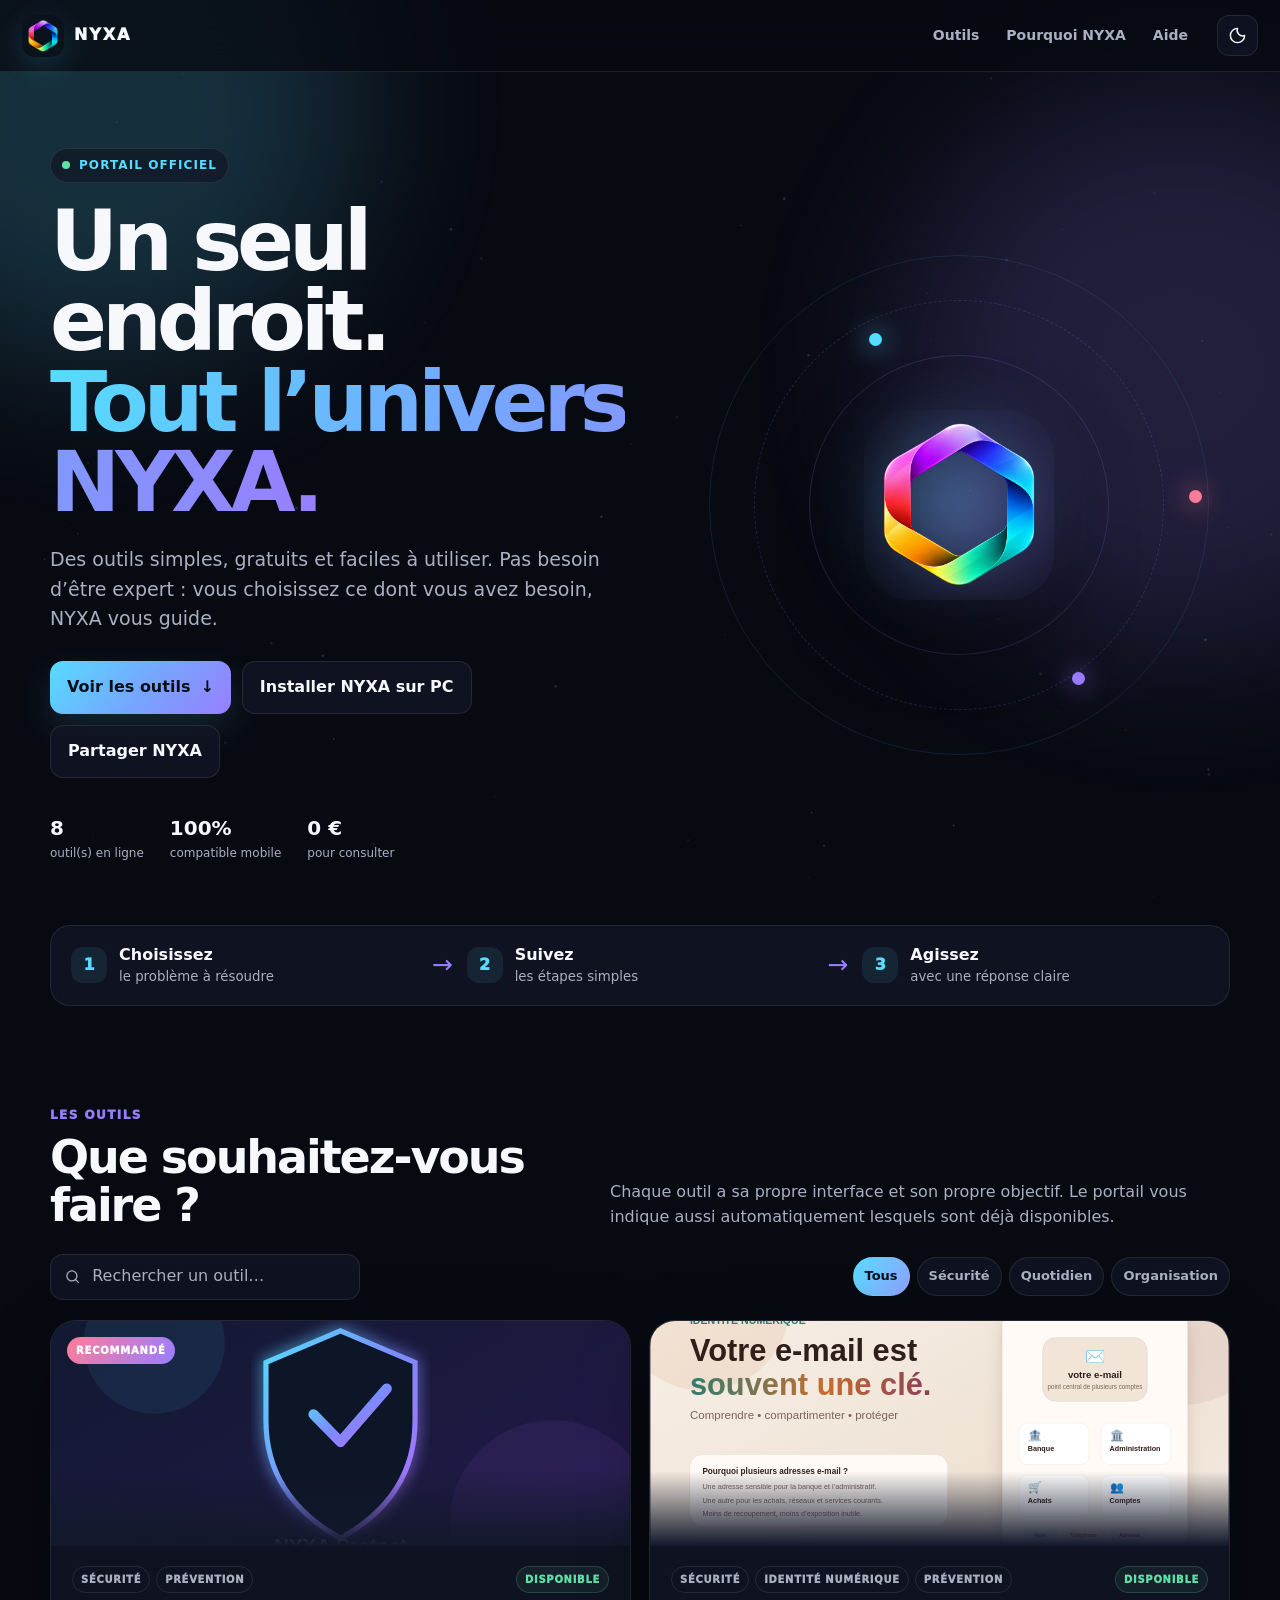
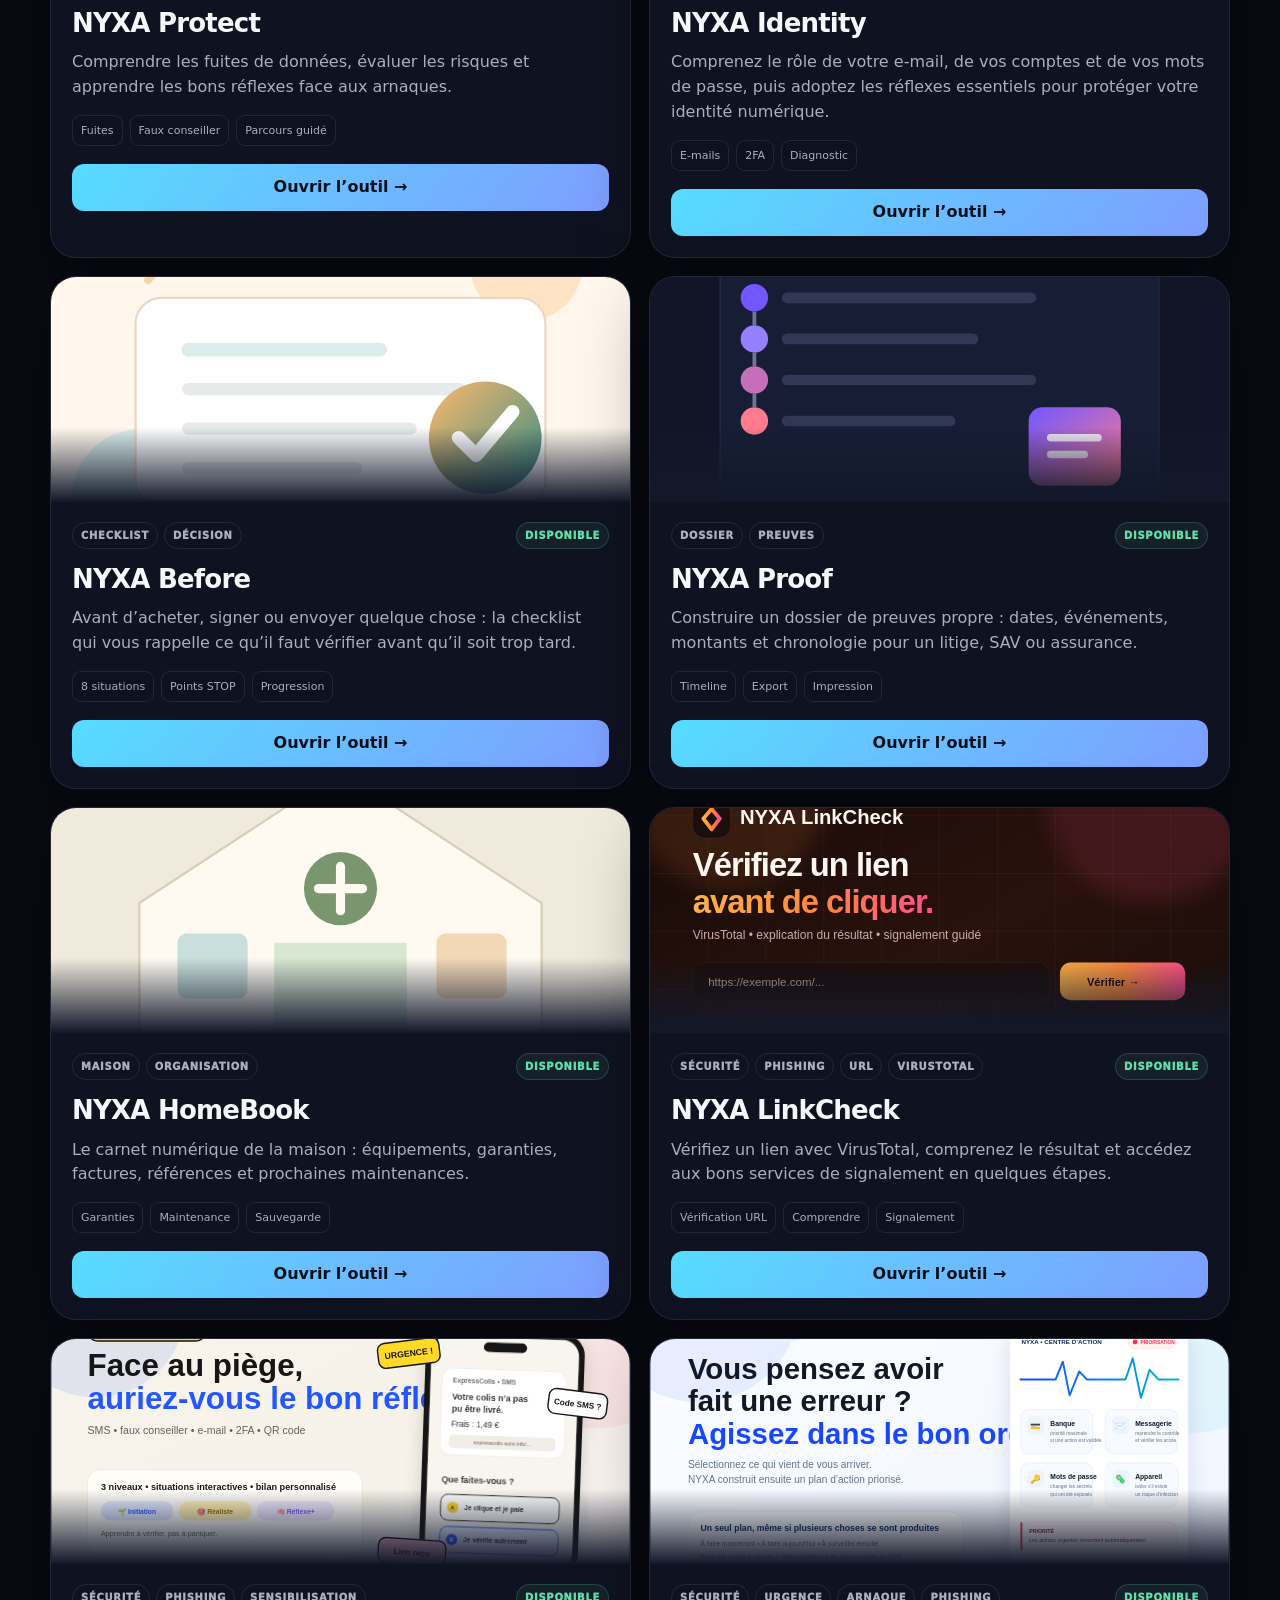
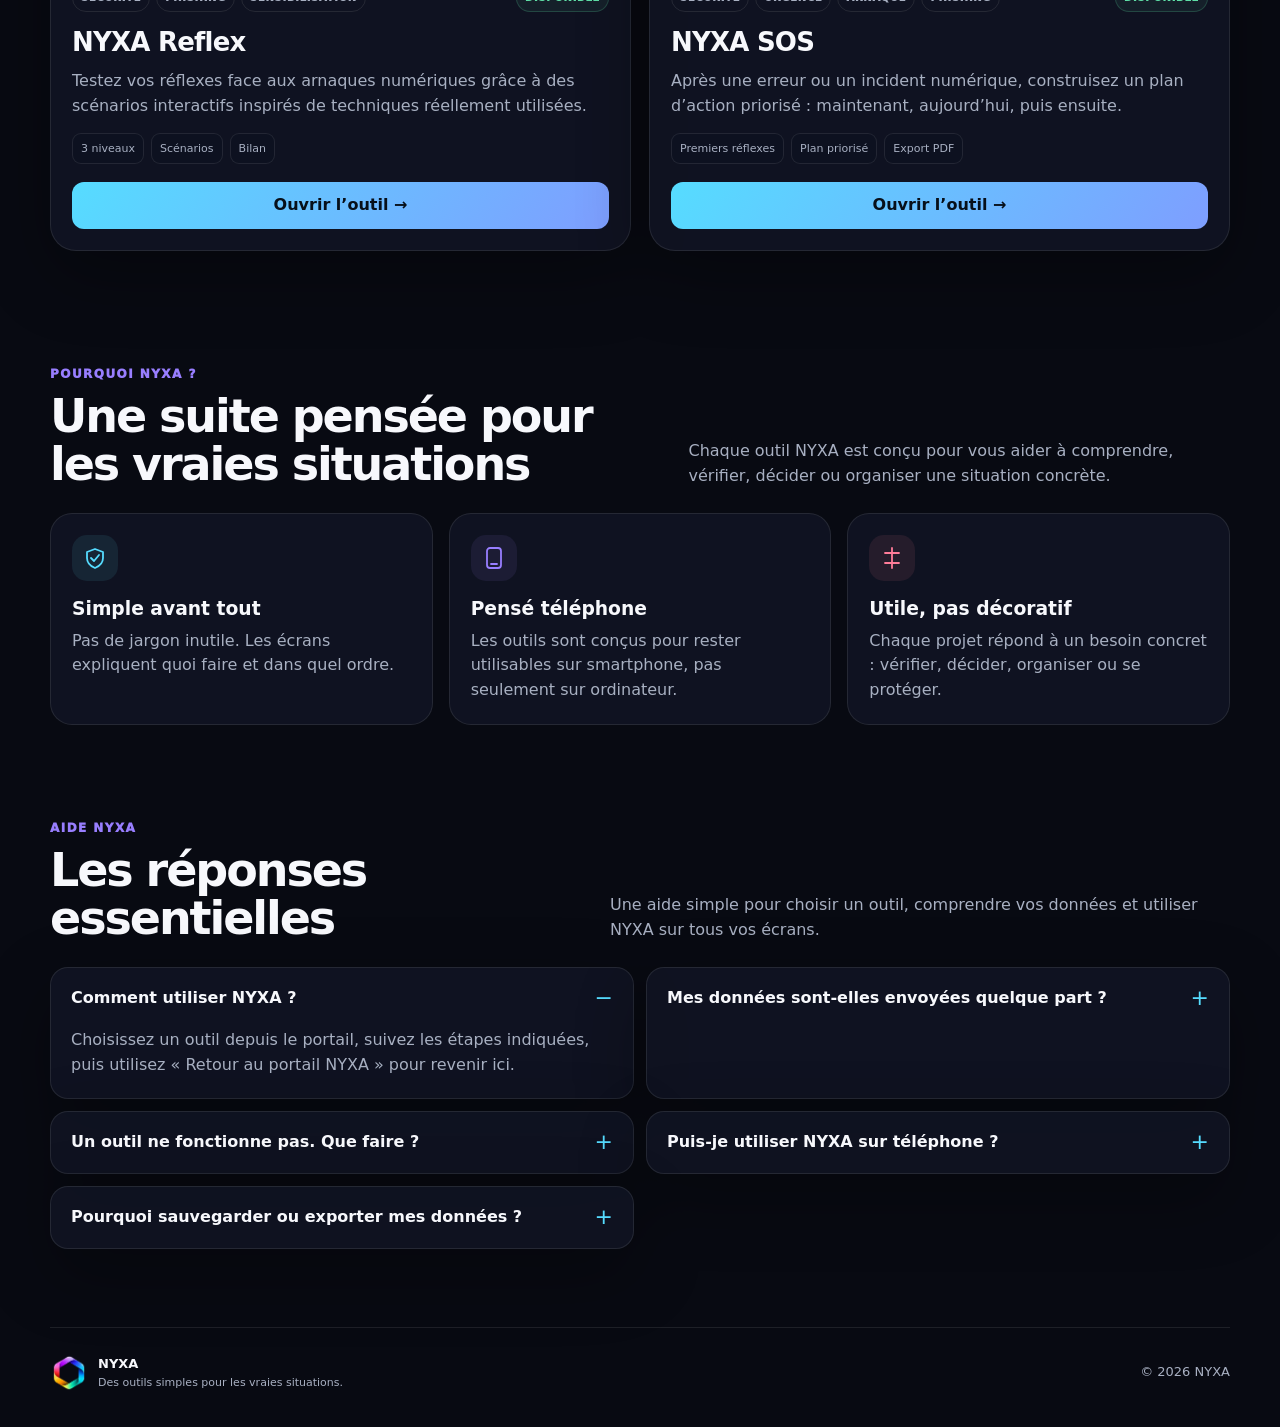
==== commit 7ee0591c: "Actualiser le cache du portail" ====
--- a/index.html
+++ b/index.html
@@ -208,6 +208,6 @@
     <a href="#aide"><svg viewBox="0 0 24 24"><circle cx="12" cy="12" r="9"/><path d="M9.8 9a2.3 2.3 0 0 1 4.4 1c0 1.7-2.2 2-2.2 3.5"/><path d="M12 17h.01"/></svg><span>Aide</span></a>
   </nav>
 
-<script src="app.js?v=17"></script>
+<script src="app.js?v=18"></script>
 </body>
 </html>
--- a/styles.css
+++ b/styles.css
@@ -80,14 +80,26 @@
 .secondary-btn{background:var(--panel);color:var(--text)}
 .share-panel{position:fixed;inset:0;z-index:100;display:grid;place-items:center;padding:20px;background:rgba(3,6,15,.70);backdrop-filter:blur(16px)}
 .share-panel[hidden]{display:none}
-.share-card{position:relative;width:min(100%,440px);padding:28px;border:1px solid var(--line);border-radius:24px;background:var(--panel-solid);box-shadow:var(--shadow)}
+.share-card{position:relative;width:min(100%,470px);max-height:min(90vh,700px);overflow:auto;padding:28px;border:1px solid var(--line);border-radius:24px;background:var(--panel-solid);box-shadow:var(--shadow)}
 .share-card h2{font-size:30px;line-height:1.08;letter-spacing:-.04em;margin:8px 0 10px}
 .share-card p{color:var(--muted);margin:0 0 20px}
 .share-close{position:absolute;top:12px;right:12px;width:36px;height:36px;border:1px solid var(--line);border-radius:10px;background:var(--panel);font-size:24px;line-height:1;cursor:pointer}
 .share-options{display:grid;grid-template-columns:1fr 1fr;gap:10px}
-.share-option{min-height:46px;display:flex;align-items:center;justify-content:center;padding:11px 12px;border:1px solid var(--line);border-radius:12px;background:var(--panel);color:var(--text);text-decoration:none;font-weight:850;cursor:pointer}
+.share-option{min-height:48px;display:flex;align-items:center;justify-content:flex-start;gap:10px;padding:10px 12px;border:1px solid var(--line);border-radius:12px;background:var(--panel);color:var(--text);text-decoration:none;font-weight:850;cursor:pointer}
 .share-native{grid-column:1/-1;background:linear-gradient(130deg,var(--cyan),#76a6ff 52%,var(--violet));color:#07101a;border:0}
 .share-option:hover{border-color:var(--cyan);color:var(--cyan)}
+.share-native:hover{color:#07101a}
+.share-icon{width:24px;height:24px;display:grid;place-items:center;flex:0 0 24px;border-radius:8px;color:var(--cyan);background:rgba(86,220,255,.10)}
+.share-icon svg{width:18px;height:18px;stroke-width:1.8}
+.share-native .share-icon{color:#07101a;background:rgba(255,255,255,.28)}
+.share-option:nth-child(3) .share-icon{color:#45d36b;background:rgba(69,211,107,.12)}
+.share-option:nth-child(4) .share-icon{color:#79a7ff;background:rgba(121,167,255,.12)}
+.share-option:nth-child(5) .share-icon{color:var(--text);background:rgba(255,255,255,.10)}
+.share-option:nth-child(6) .share-icon{color:#59b7ff;background:rgba(89,183,255,.12)}
+.share-option:nth-child(7) .share-icon{color:#7fa8ff;background:rgba(127,168,255,.12)}
+.share-option:nth-child(8) .share-icon{color:var(--coral);background:rgba(255,124,153,.12)}
+.share-option:nth-child(9) .share-icon{color:var(--violet);background:rgba(152,126,255,.12)}
+.share-option:nth-child(10) .share-icon{color:var(--amber);background:rgba(255,199,99,.12)}
 .share-hint{font-size:12px!important;line-height:1.45;margin:14px 0 0!important;color:var(--muted)!important}
 .share-status{min-height:1.5em;margin:16px 0 0!important;font-size:13px;color:var(--green)!important}
 .hero-stats{display:flex;gap:26px;flex-wrap:wrap;margin-top:35px}
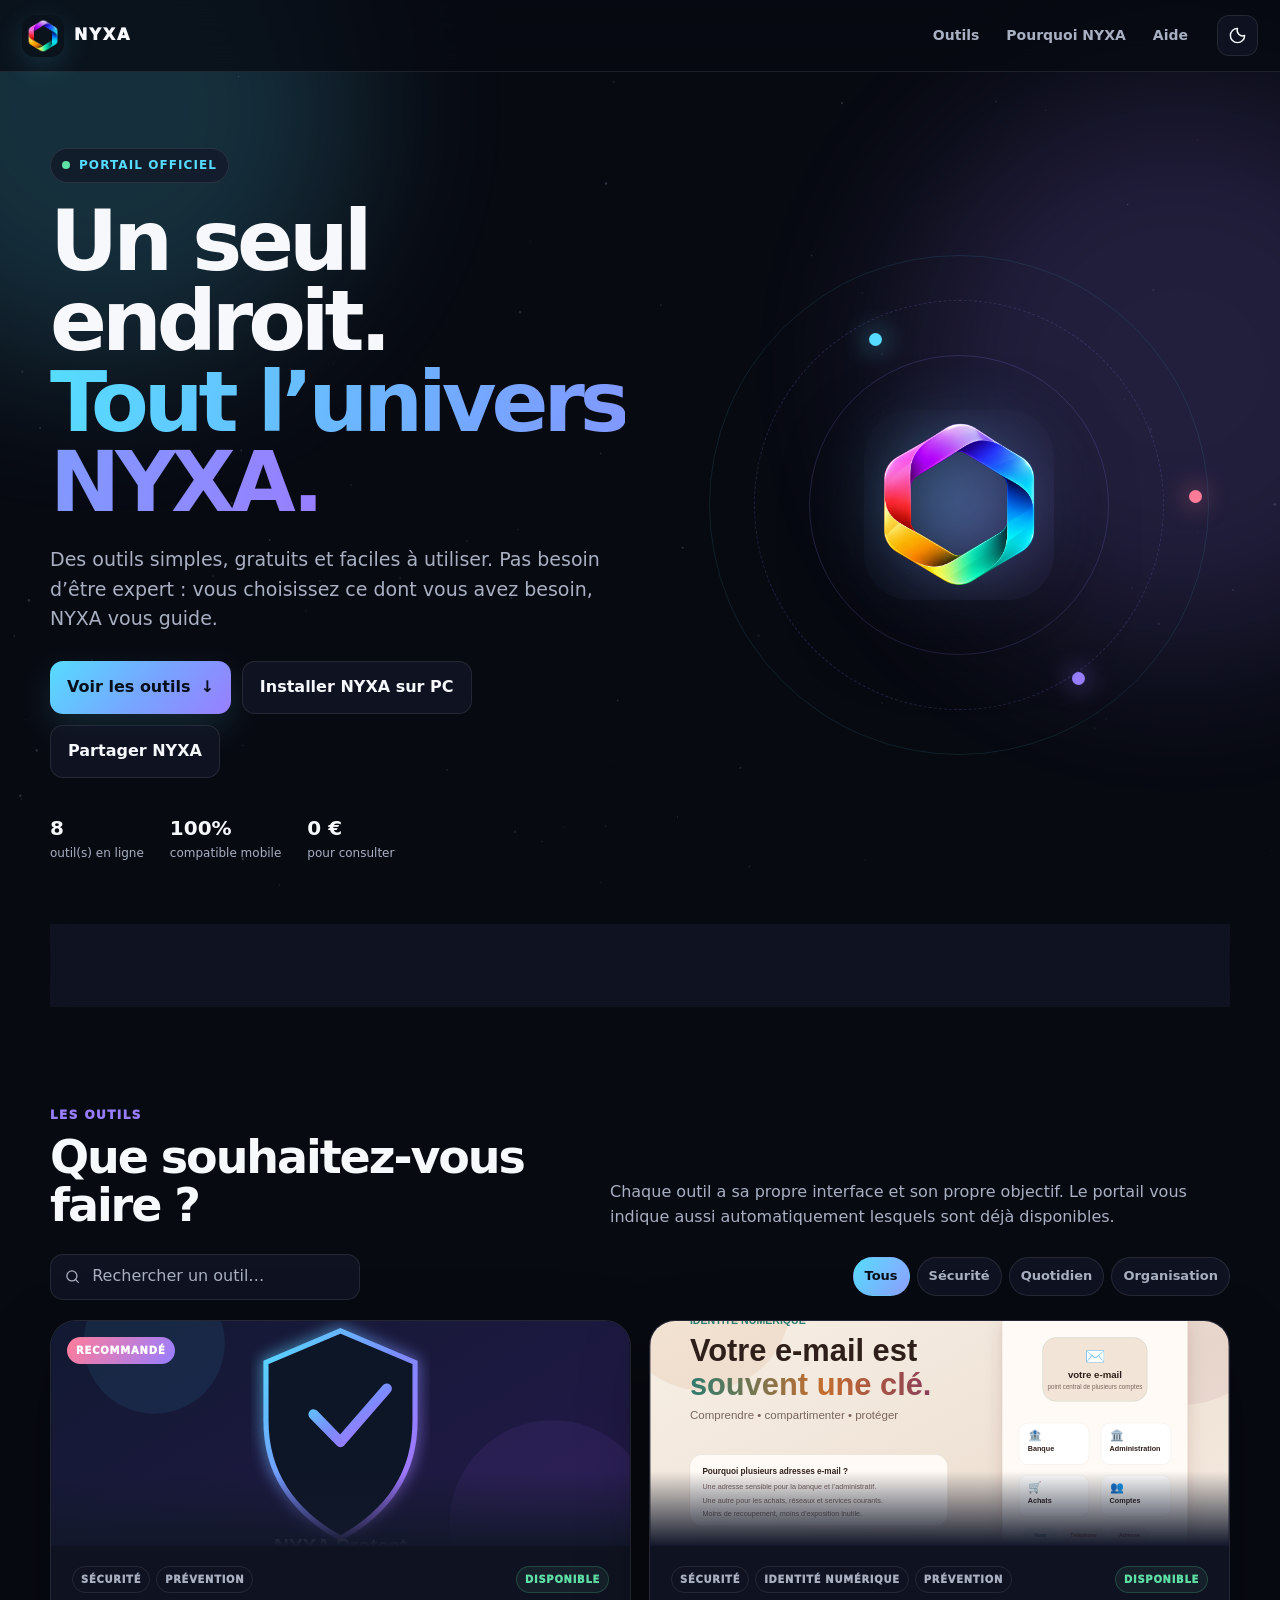
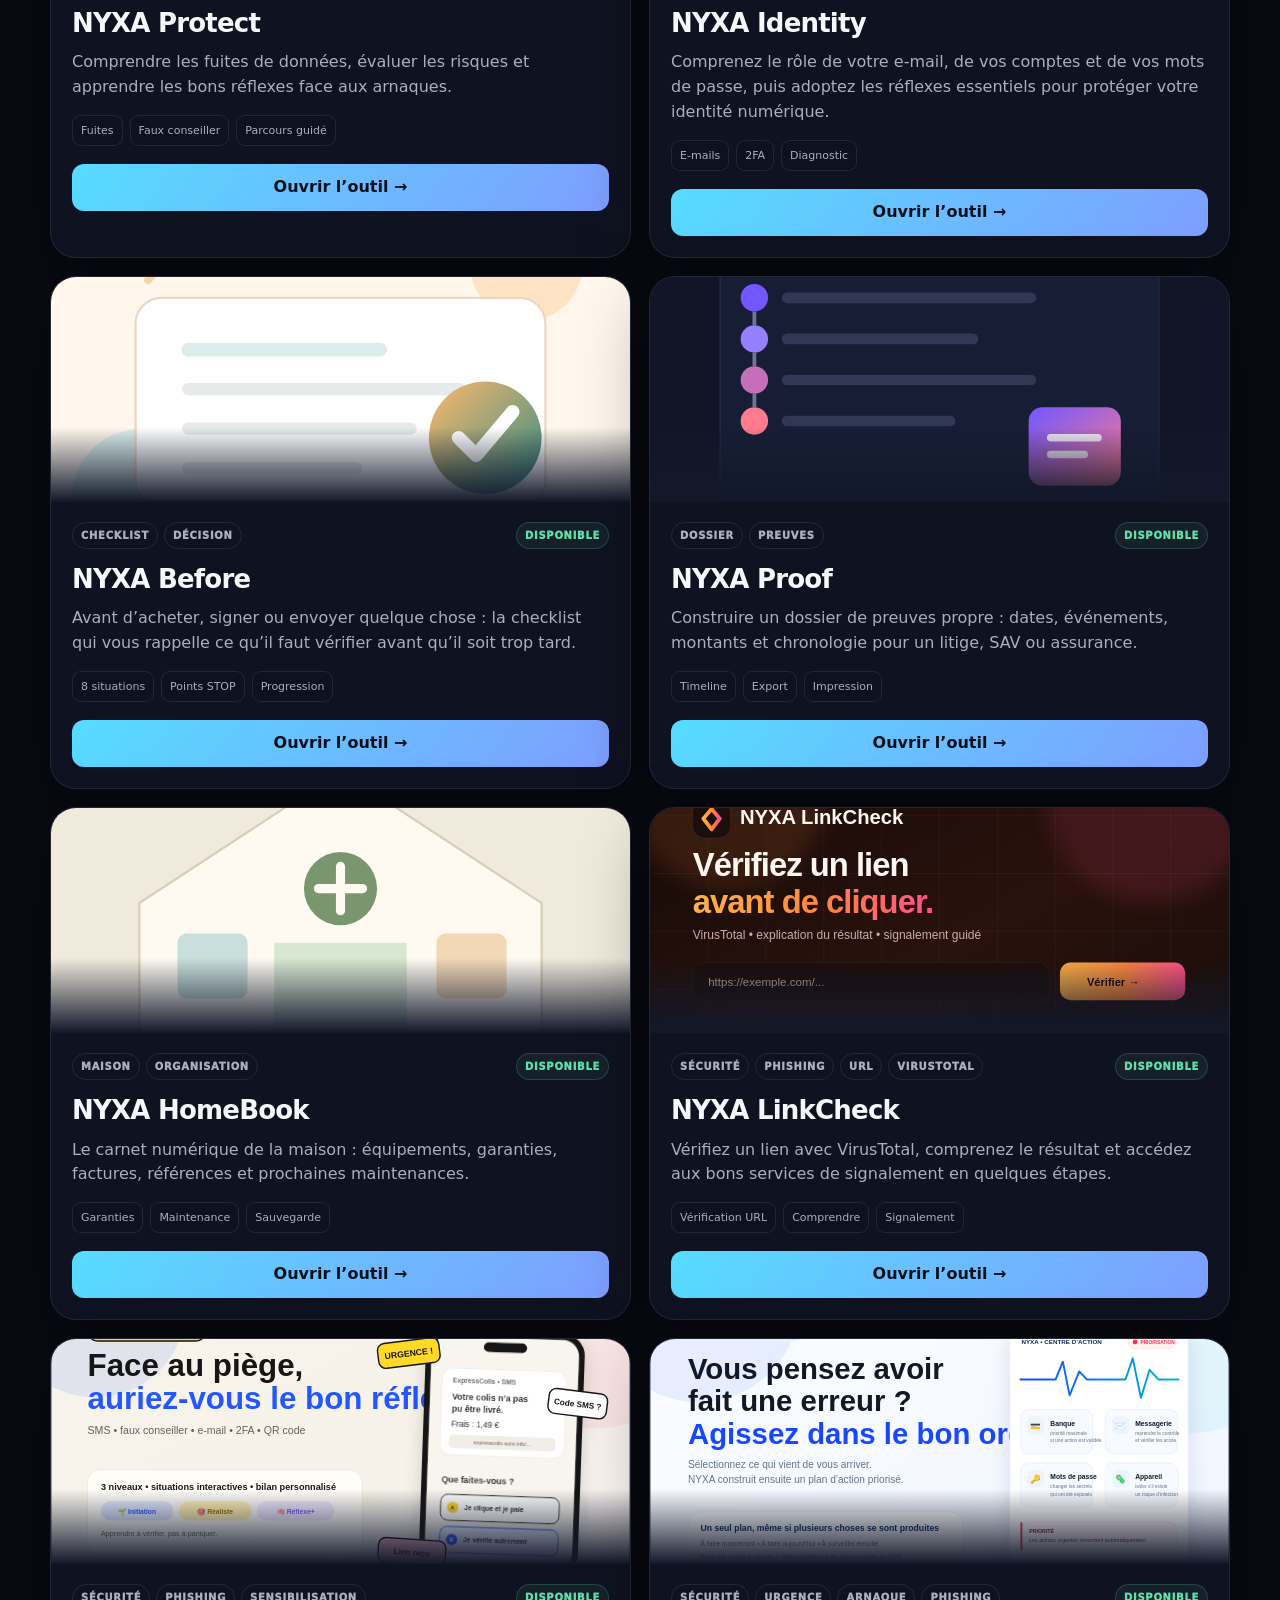
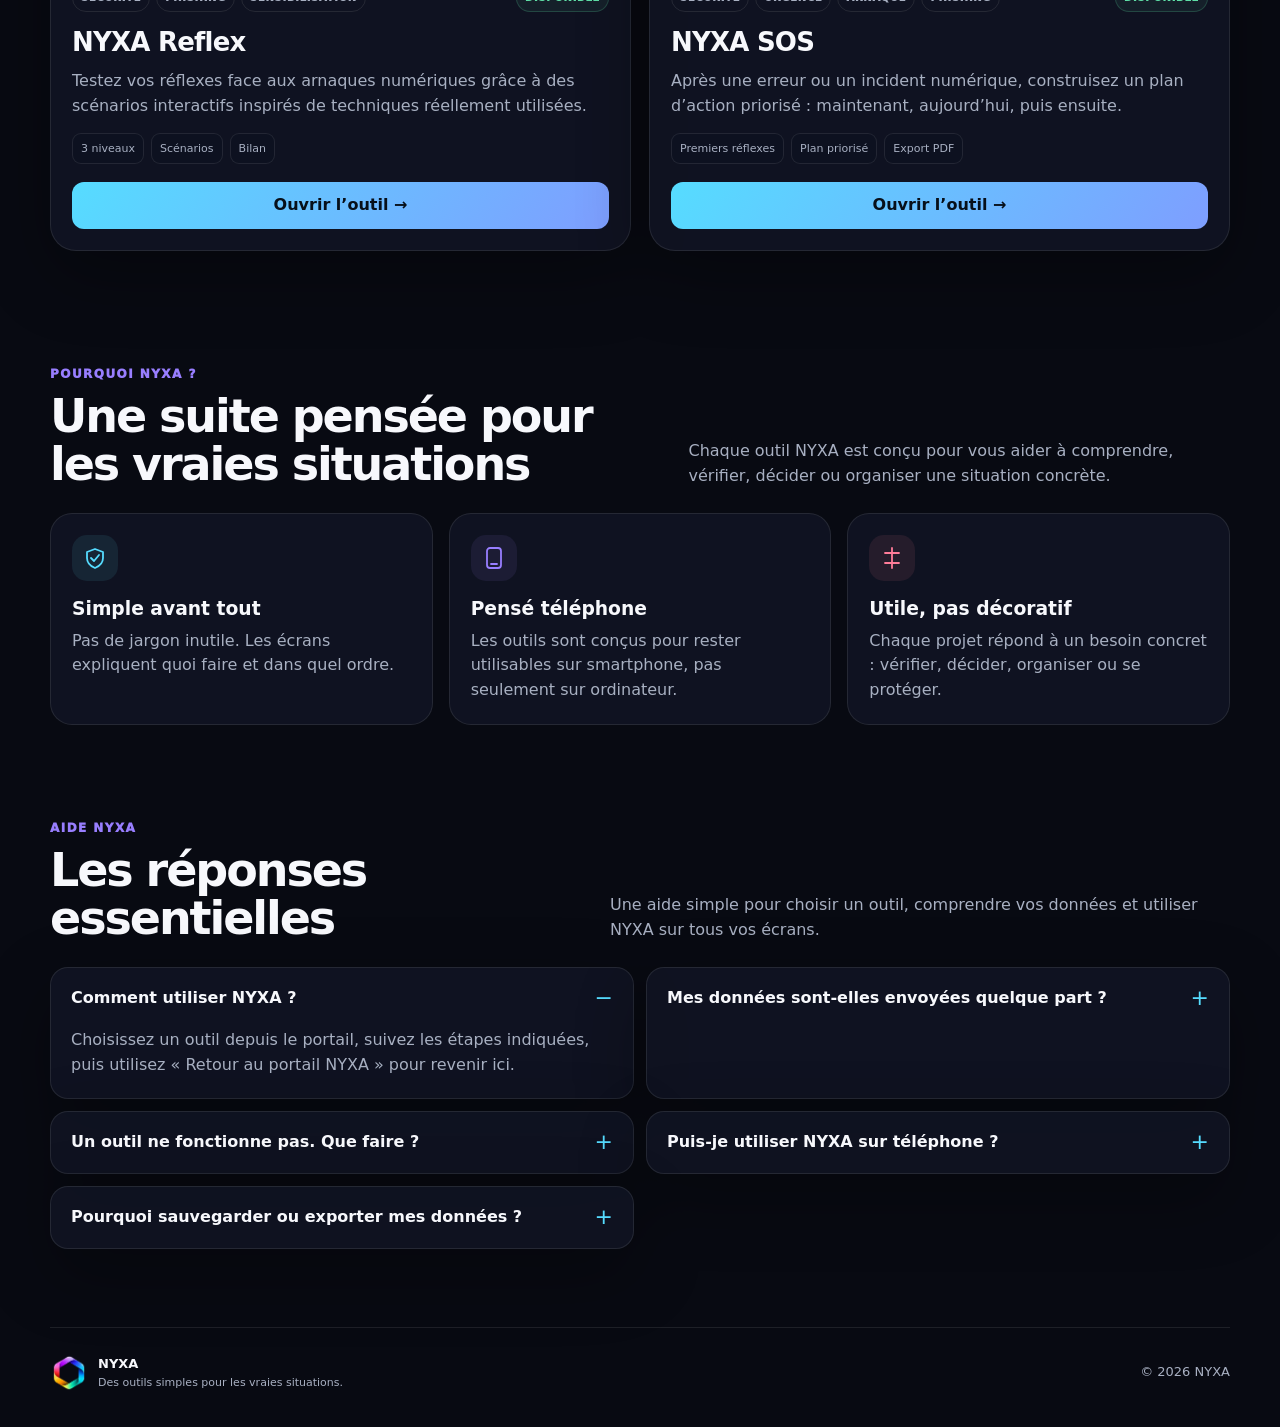
==== commit 2aa12718: "Actualiser la version du script Facebook" ====
--- a/index.html
+++ b/index.html
@@ -208,6 +208,6 @@
     <a href="#aide"><svg viewBox="0 0 24 24"><circle cx="12" cy="12" r="9"/><path d="M9.8 9a2.3 2.3 0 0 1 4.4 1c0 1.7-2.2 2-2.2 3.5"/><path d="M12 17h.01"/></svg><span>Aide</span></a>
   </nav>
 
-<script src="app.js?v=18"></script>
+<script src="app.js?v=19"></script>
 </body>
 </html>
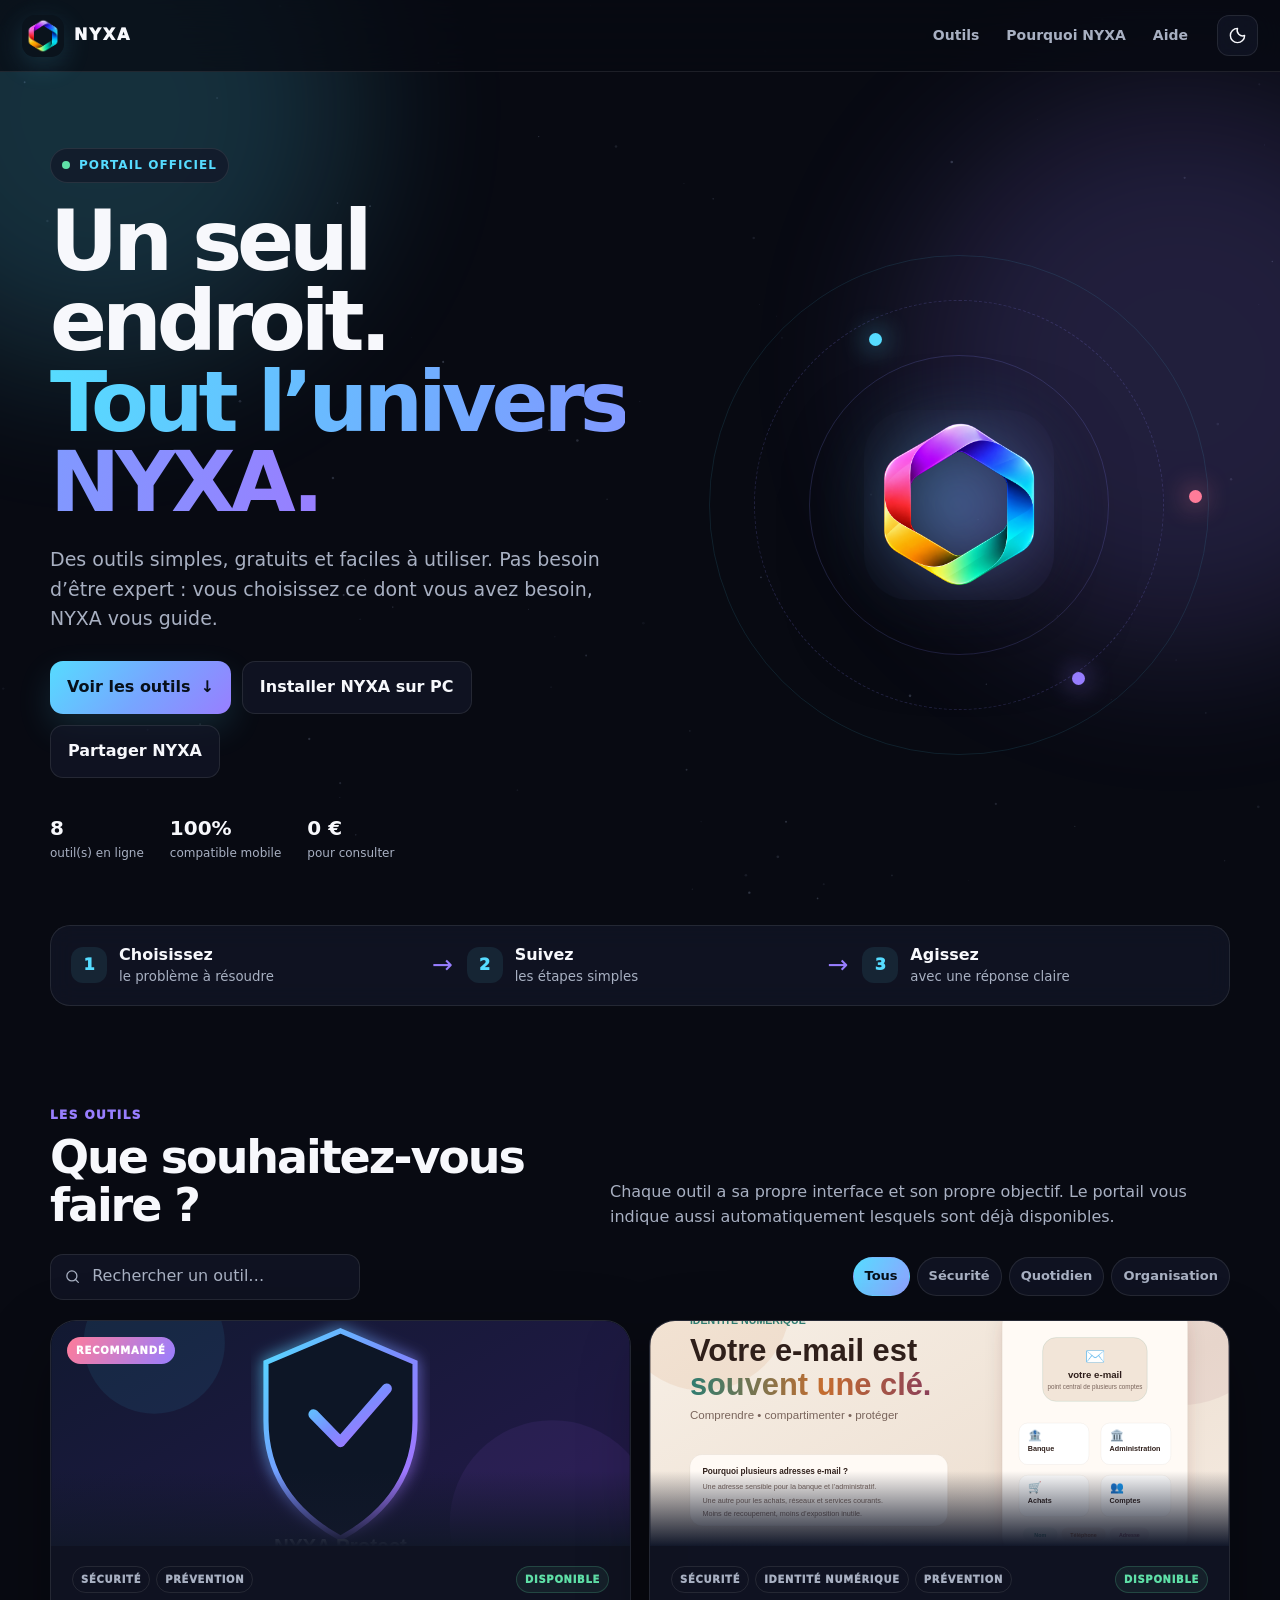
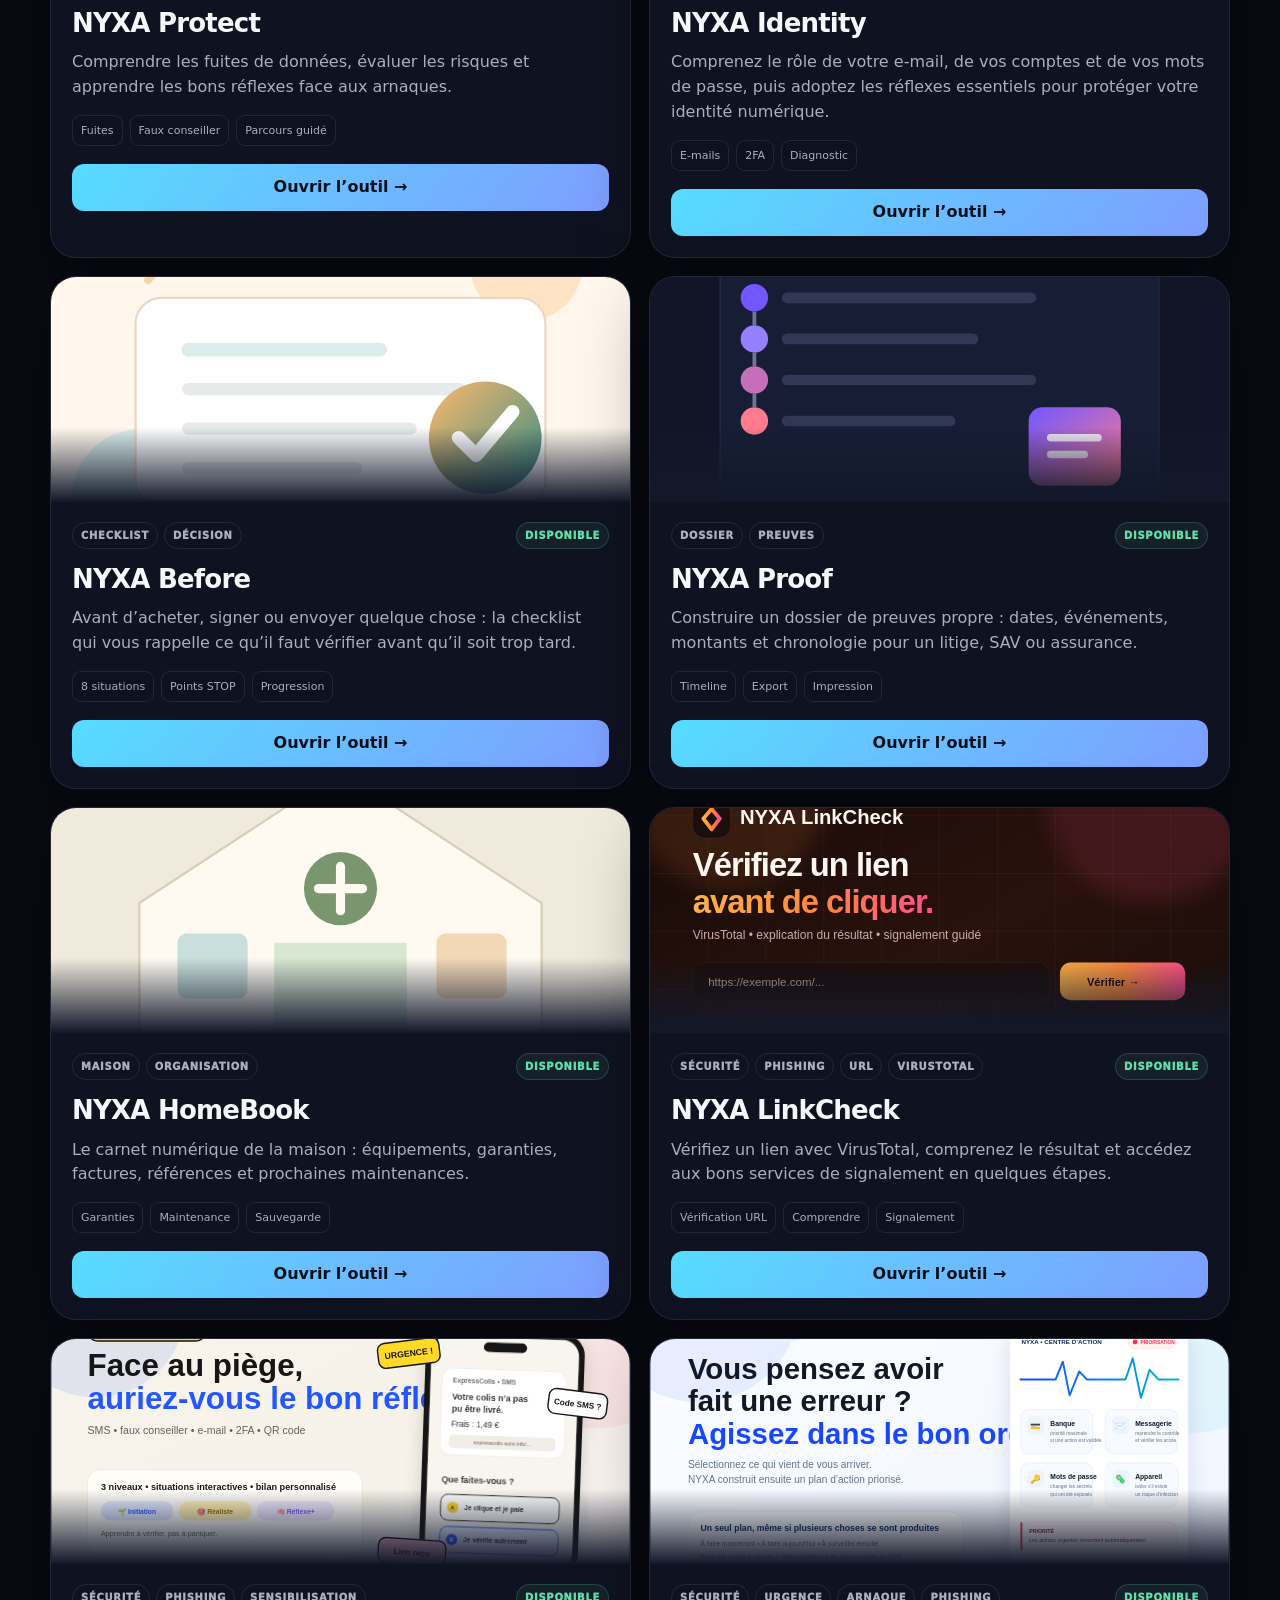
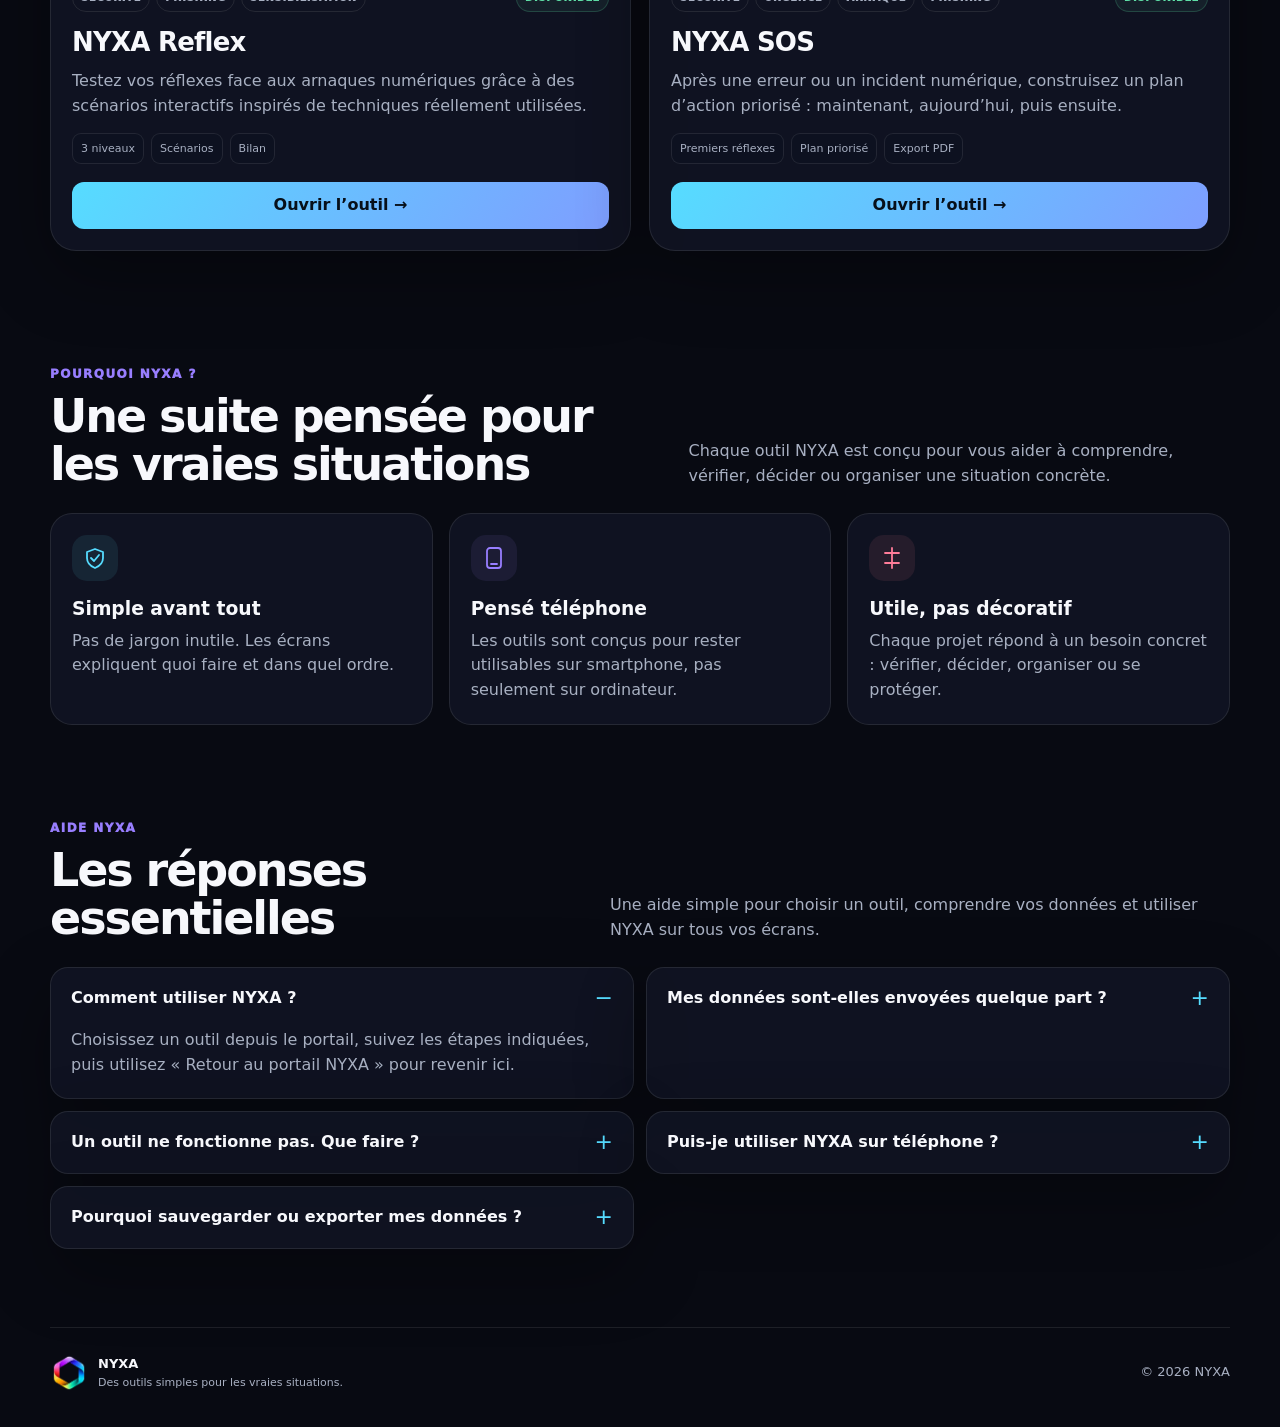
==== commit d6f2fd6c: "Retirer le bouton Facebook du portail" ====
--- a/index.html
+++ b/index.html
@@ -182,7 +182,6 @@
         <button class="share-option share-native" id="shareNative" type="button"><span class="share-icon" aria-hidden="true"><svg viewBox="0 0 24 24"><circle cx="18" cy="5" r="2.5"/><circle cx="6" cy="12" r="2.5"/><circle cx="18" cy="19" r="2.5"/><path d="m8.2 10.8 7.6-4.4M8.2 13.2l7.6 4.4"/></svg></span><span>Partager avec les applications du téléphone</span></button>
         <a class="share-option" id="shareSms" href="#"><span class="share-icon" aria-hidden="true"><svg viewBox="0 0 24 24"><path d="M5 5h14a2 2 0 0 1 2 2v8a2 2 0 0 1-2 2H9l-4 3v-3a2 2 0 0 1-2-2V7a2 2 0 0 1 2-2Z"/><path d="M7 9h10M7 12h7"/></svg></span><span>SMS</span></a>
         <a class="share-option" id="shareWhatsapp" href="#" target="_blank" rel="noopener"><span class="share-icon" aria-hidden="true"><svg viewBox="0 0 24 24"><path d="M20 11.5a8 8 0 0 1-11.8 7L4 20l1.5-4.1A8 8 0 1 1 20 11.5Z"/><path d="M8.5 8.5c.3 2 1.4 3.4 3.4 4.2.6.2 1.1.1 1.4-.3l.5-.7 1.6.8c.3.2.4.5.2.8-.4.7-1.2 1.1-2 1-3.1-.4-5.7-3-6.1-6.1-.1-.8.3-1.6 1-2 .3-.2.6-.1.8.2l.8 1.6-.7.5c-.4.3-.5.8-.3 1.4Z"/></svg></span><span>WhatsApp</span></a>
-        <a class="share-option" id="shareFacebook" href="#" target="_blank" rel="noopener"><span class="share-icon" aria-hidden="true"><svg viewBox="0 0 24 24"><path d="M14 21v-8h2.7l.4-3H14V8.1c0-.9.3-1.5 1.6-1.5h1.7V4a22 22 0 0 0-2.4-.1c-2.4 0-4 1.5-4 4.1V10H8.2v3h2.7v8"/></svg></span><span>Facebook</span></a>
         <a class="share-option" id="shareX" href="#" target="_blank" rel="noopener"><span class="share-icon" aria-hidden="true"><svg viewBox="0 0 24 24"><path d="M5 4.5 19 19.5M19 4.5 5 19.5"/></svg></span><span>X</span></a>
         <a class="share-option" id="shareTelegram" href="#" target="_blank" rel="noopener"><span class="share-icon" aria-hidden="true"><svg viewBox="0 0 24 24"><path d="m21 4-3 16-6-5-3.5 3.5.8-5.2L21 4Z"/><path d="m9.3 13.3 7.2-6.1"/></svg></span><span>Telegram</span></a>
         <a class="share-option" id="shareLinkedin" href="#" target="_blank" rel="noopener"><span class="share-icon" aria-hidden="true"><svg viewBox="0 0 24 24"><rect x="4" y="4" width="16" height="16" rx="2"/><path d="M8 10v6M8 8v.01M12 16v-3.2a2.8 2.8 0 0 1 5.6 0V16M12 10v6"/></svg></span><span>LinkedIn</span></a>
@@ -208,6 +207,6 @@
     <a href="#aide"><svg viewBox="0 0 24 24"><circle cx="12" cy="12" r="9"/><path d="M9.8 9a2.3 2.3 0 0 1 4.4 1c0 1.7-2.2 2-2.2 3.5"/><path d="M12 17h.01"/></svg><span>Aide</span></a>
   </nav>
 
-<script src="app.js?v=19"></script>
+<script src="app.js?v=20"></script>
 </body>
 </html>
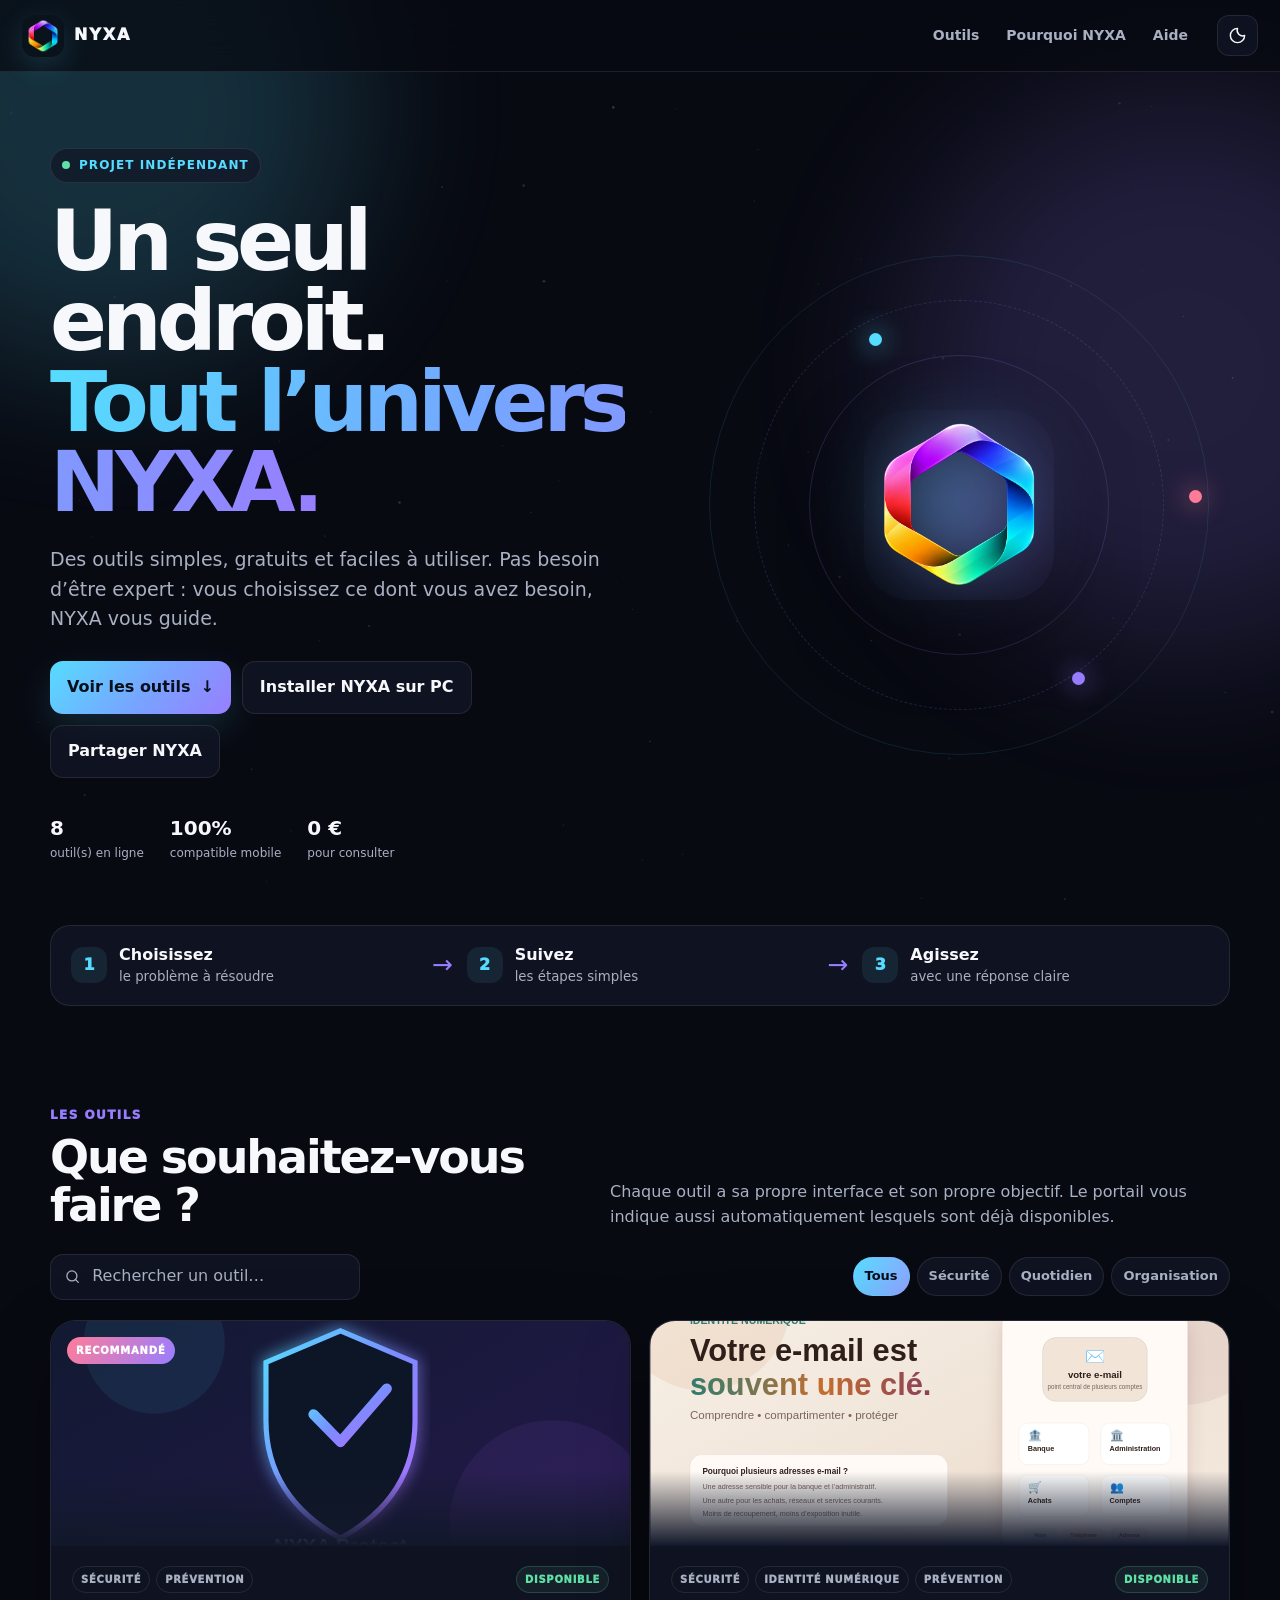
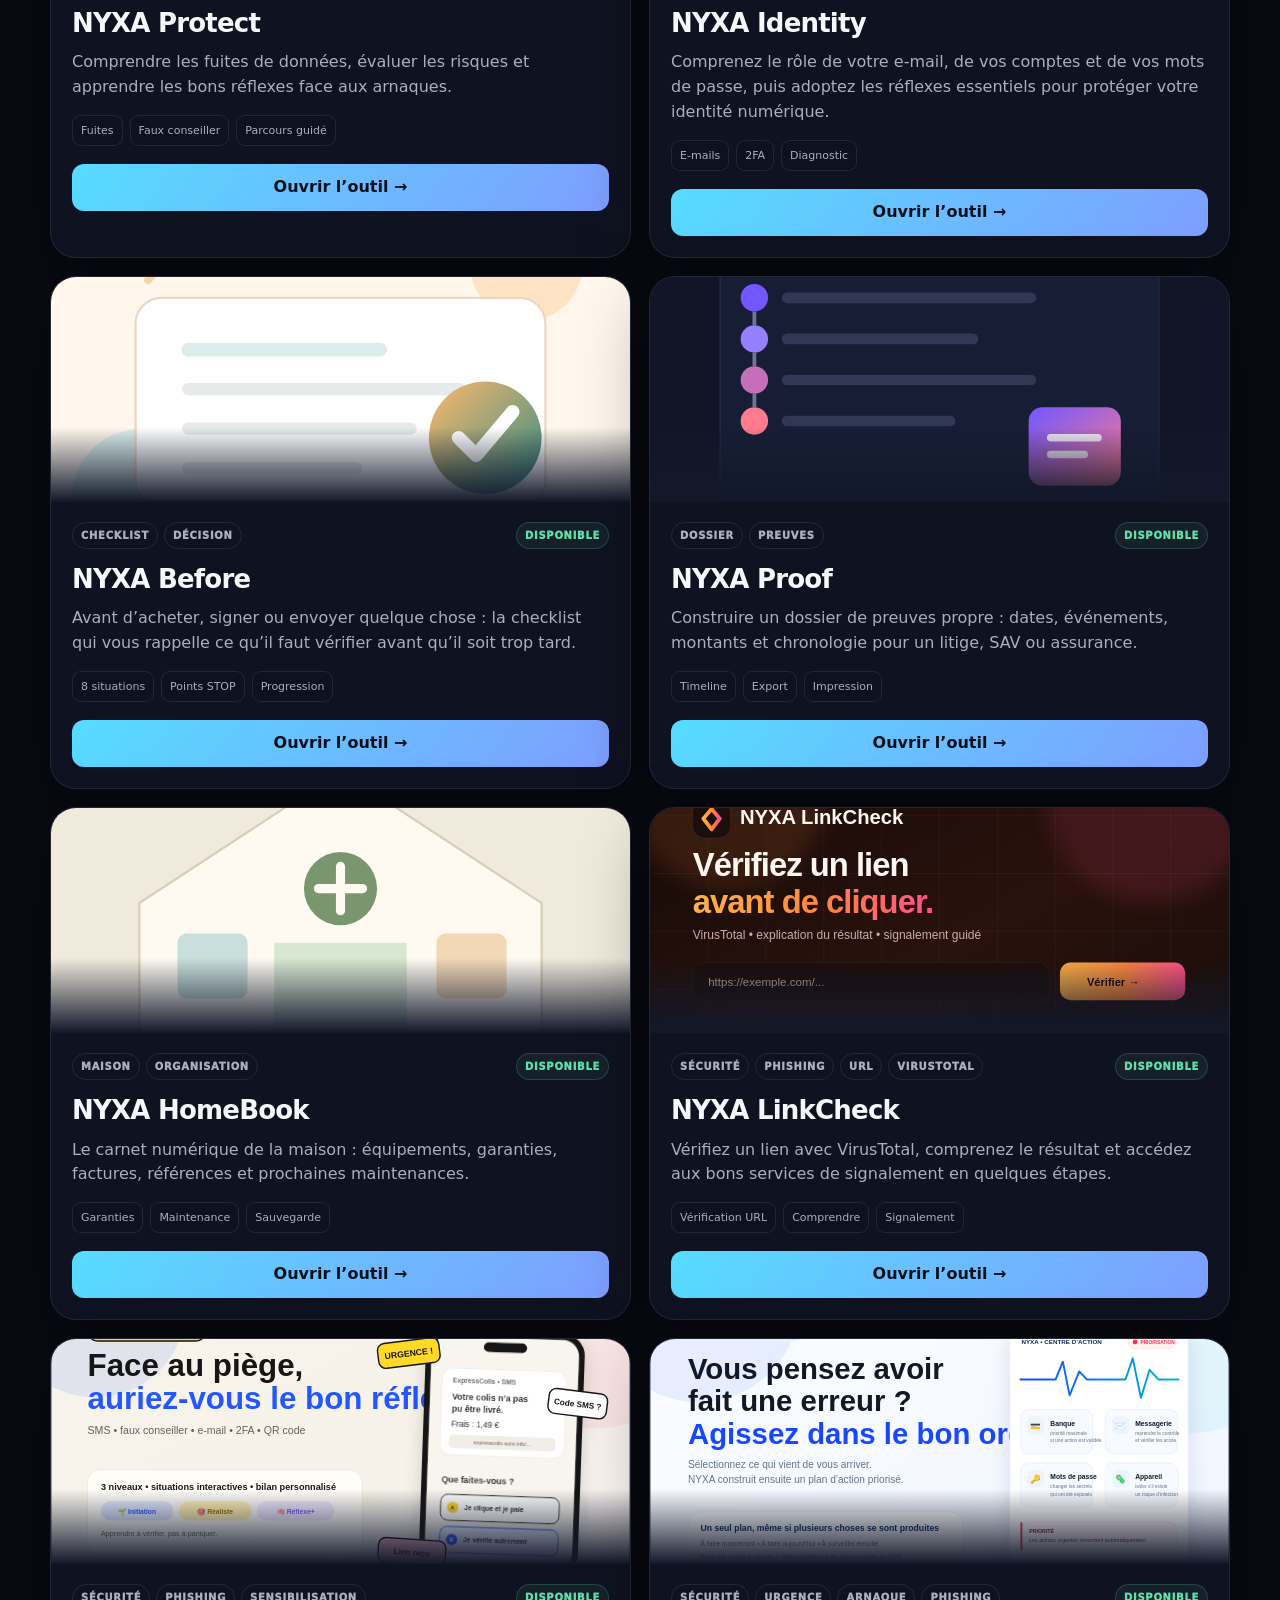
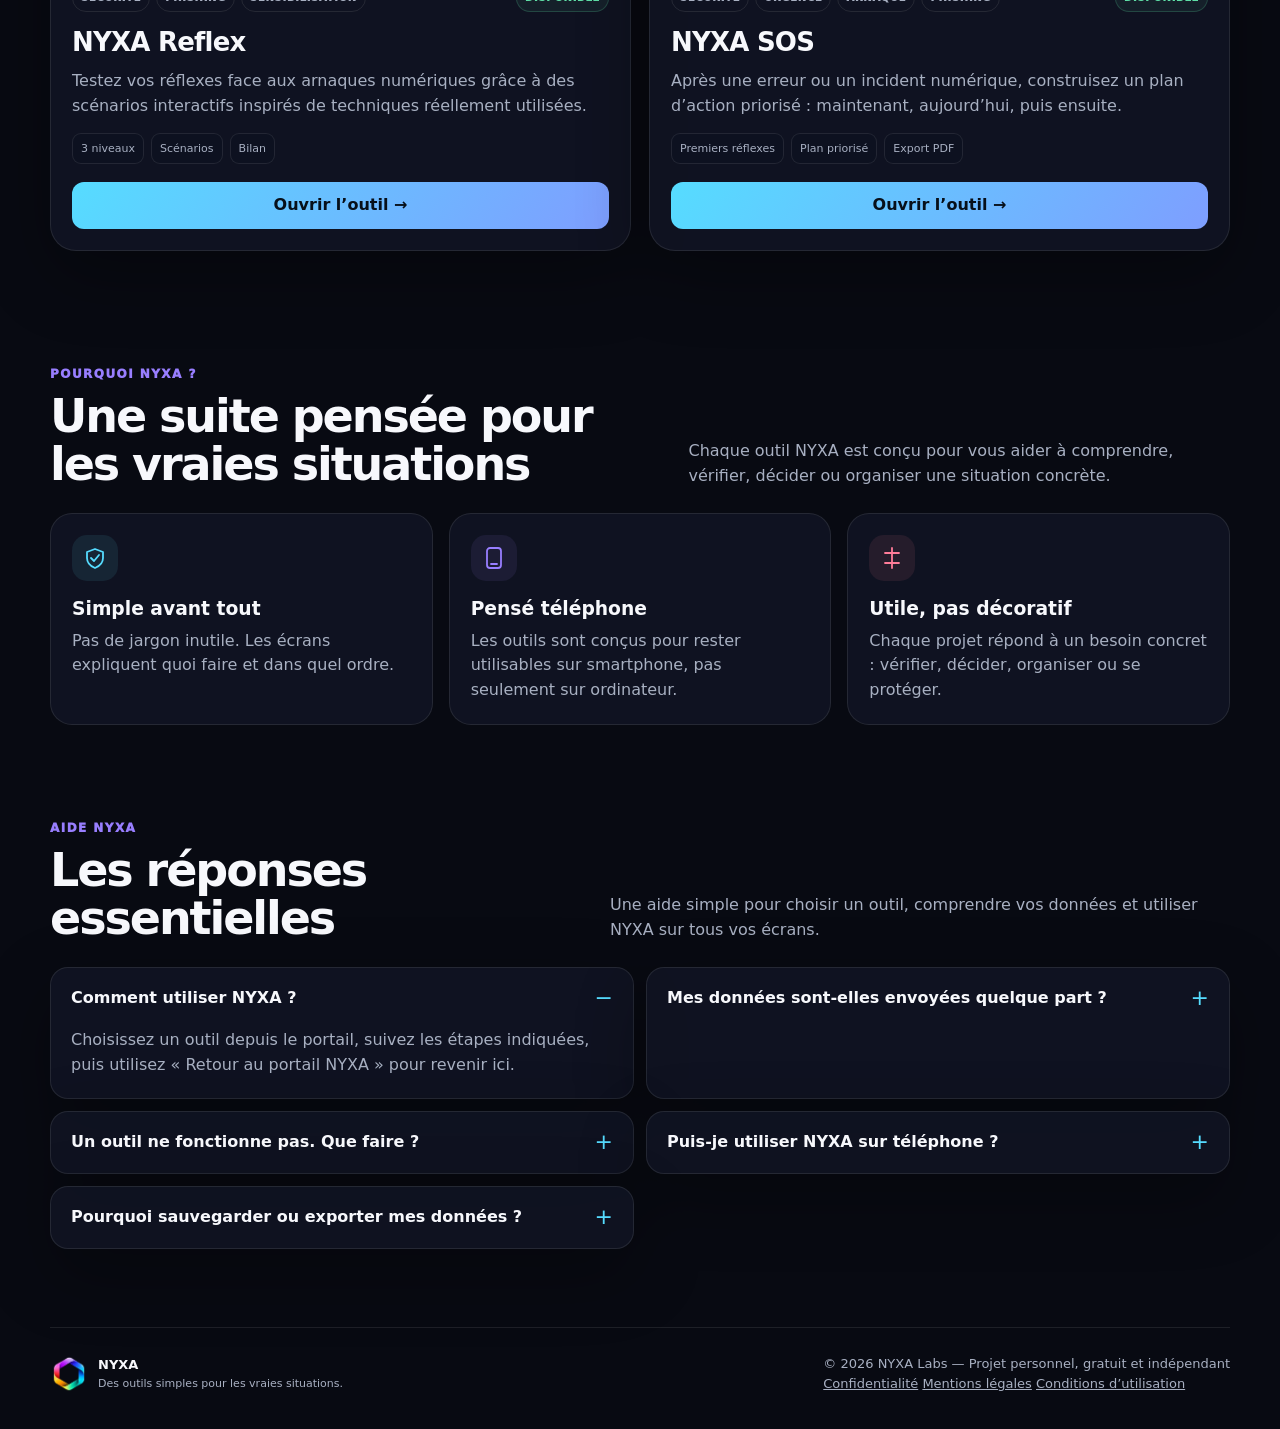
==== commit a4330879: "Mettre à jour le badge et les liens juridiques du portail" ====
--- a/index.html
+++ b/index.html
@@ -3,6 +3,7 @@
 <head>
   <meta charset="utf-8">
   <meta name="viewport" content="width=device-width,initial-scale=1,viewport-fit=cover">
+  <meta name="referrer" content="no-referrer">
   <meta name="theme-color" content="#080a12">
   <meta name="description" content="NYXA — des outils simples, gratuits et pensés pour être utiles au quotidien.">
   <meta property="og:title" content="NYXA — Outils utiles">
@@ -46,7 +47,7 @@
   <main id="top">
     <section class="hero">
       <div class="hero-copy">
-        <div class="eyebrow"><span class="pulse"></span> Portail officiel</div>
+        <div class="eyebrow"><span class="pulse"></span> Projet indépendant</div>
         <h1>Un seul endroit.<br><span>Tout l’univers NYXA.</span></h1>
         <p>Des outils simples, gratuits et faciles à utiliser. Pas besoin d’être expert : vous choisissez ce dont vous avez besoin, NYXA vous guide.</p>
         <div class="hero-actions">
@@ -198,7 +199,14 @@
       <img src="assets/nyxa-logo.png" alt="">
       <div><strong>NYXA</strong><span>Des outils simples pour les vraies situations.</span></div>
     </div>
-    <span>© <span id="year"></span> NYXA</span>
+    <div class="footer-meta">
+      <span>© <span id="year"></span> NYXA Labs — Projet personnel, gratuit et indépendant</span>
+      <nav class="footer-legal" aria-label="Informations juridiques">
+        <a href="confidentialite/">Confidentialité</a>
+        <a href="mentions-legales/">Mentions légales</a>
+        <a href="conditions-utilisation/">Conditions d’utilisation</a>
+      </nav>
+    </div>
   </footer>
 
   <nav class="mobile-nav" aria-label="Navigation mobile">
--- a/styles.css
+++ b/styles.css
@@ -93,13 +93,11 @@
 .share-icon svg{width:18px;height:18px;stroke-width:1.8}
 .share-native .share-icon{color:#07101a;background:rgba(255,255,255,.28)}
 .share-option:nth-child(3) .share-icon{color:#45d36b;background:rgba(69,211,107,.12)}
-.share-option:nth-child(4) .share-icon{color:#79a7ff;background:rgba(121,167,255,.12)}
-.share-option:nth-child(5) .share-icon{color:var(--text);background:rgba(255,255,255,.10)}
-.share-option:nth-child(6) .share-icon{color:#59b7ff;background:rgba(89,183,255,.12)}
-.share-option:nth-child(7) .share-icon{color:#7fa8ff;background:rgba(127,168,255,.12)}
-.share-option:nth-child(8) .share-icon{color:var(--coral);background:rgba(255,124,153,.12)}
-.share-option:nth-child(9) .share-icon{color:var(--violet);background:rgba(152,126,255,.12)}
-.share-option:nth-child(10) .share-icon{color:var(--amber);background:rgba(255,199,99,.12)}
+.share-option:nth-child(4) .share-icon{color:var(--text);background:rgba(255,255,255,.10)}
+.share-option:nth-child(5) .share-icon{color:#59b7ff;background:rgba(89,183,255,.12)}
+.share-option:nth-child(6) .share-icon{color:#7fa8ff;background:rgba(127,168,255,.12)}
+.share-option:nth-child(7) .share-icon{color:var(--coral);background:rgba(255,124,153,.12)}
+.share-option:nth-child(8) .share-icon{color:var(--violet);background:rgba(152,126,255,.12)}
 .share-hint{font-size:12px!important;line-height:1.45;margin:14px 0 0!important;color:var(--muted)!important}
 .share-status{min-height:1.5em;margin:16px 0 0!important;font-size:13px;color:var(--green)!important}
 .hero-stats{display:flex;gap:26px;flex-wrap:wrap;margin-top:35px}
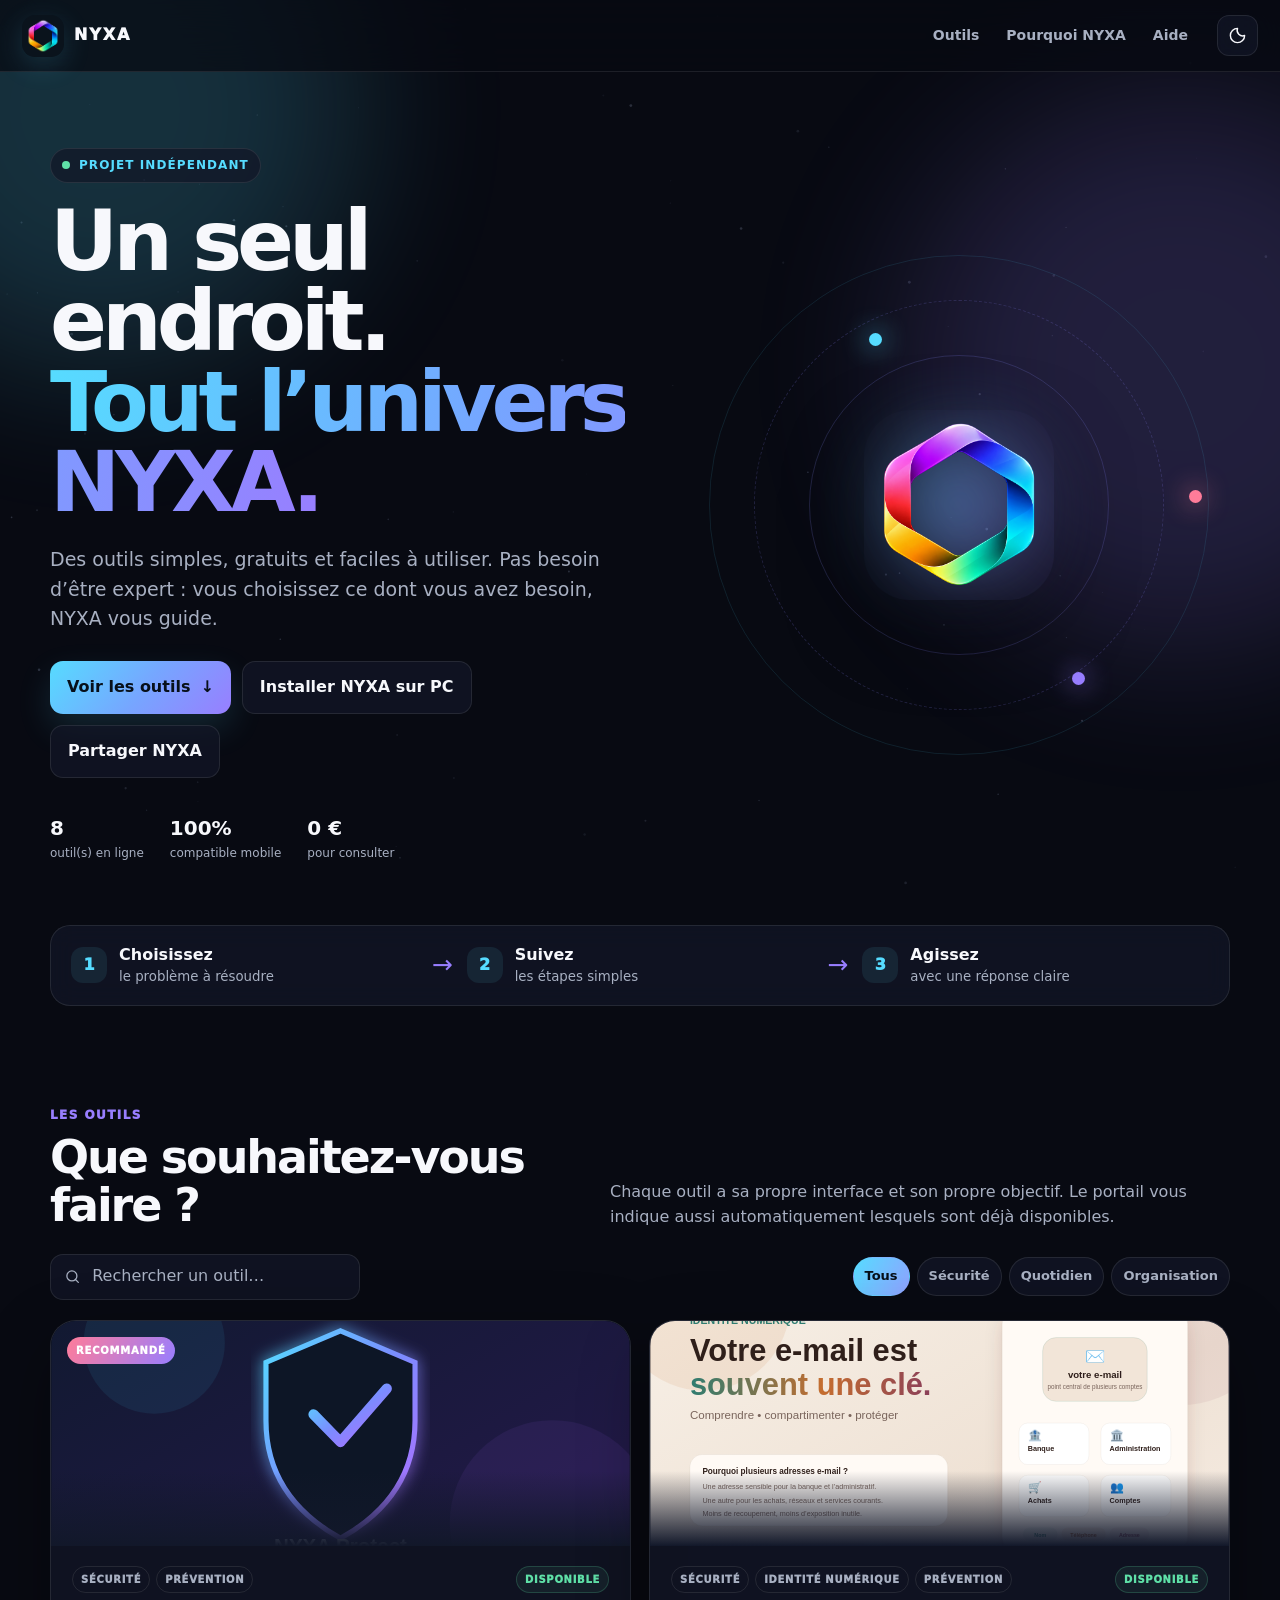
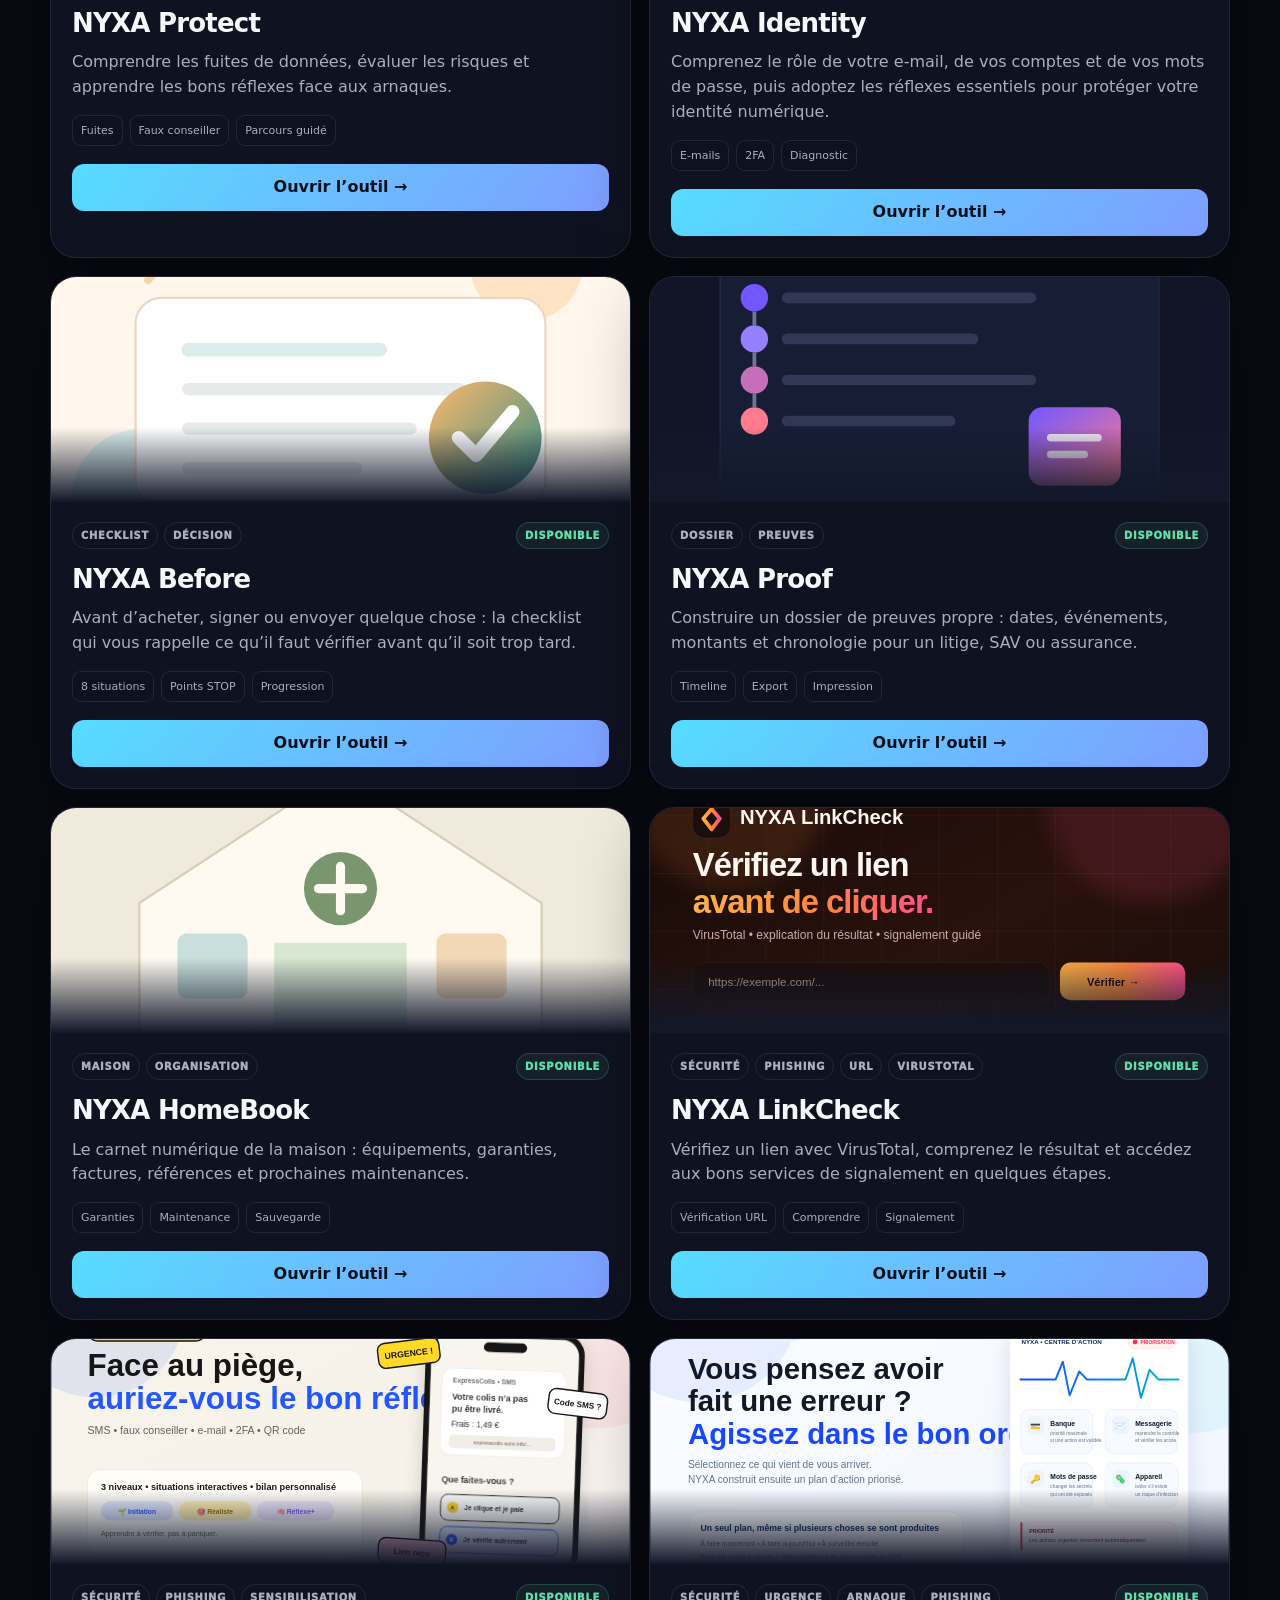
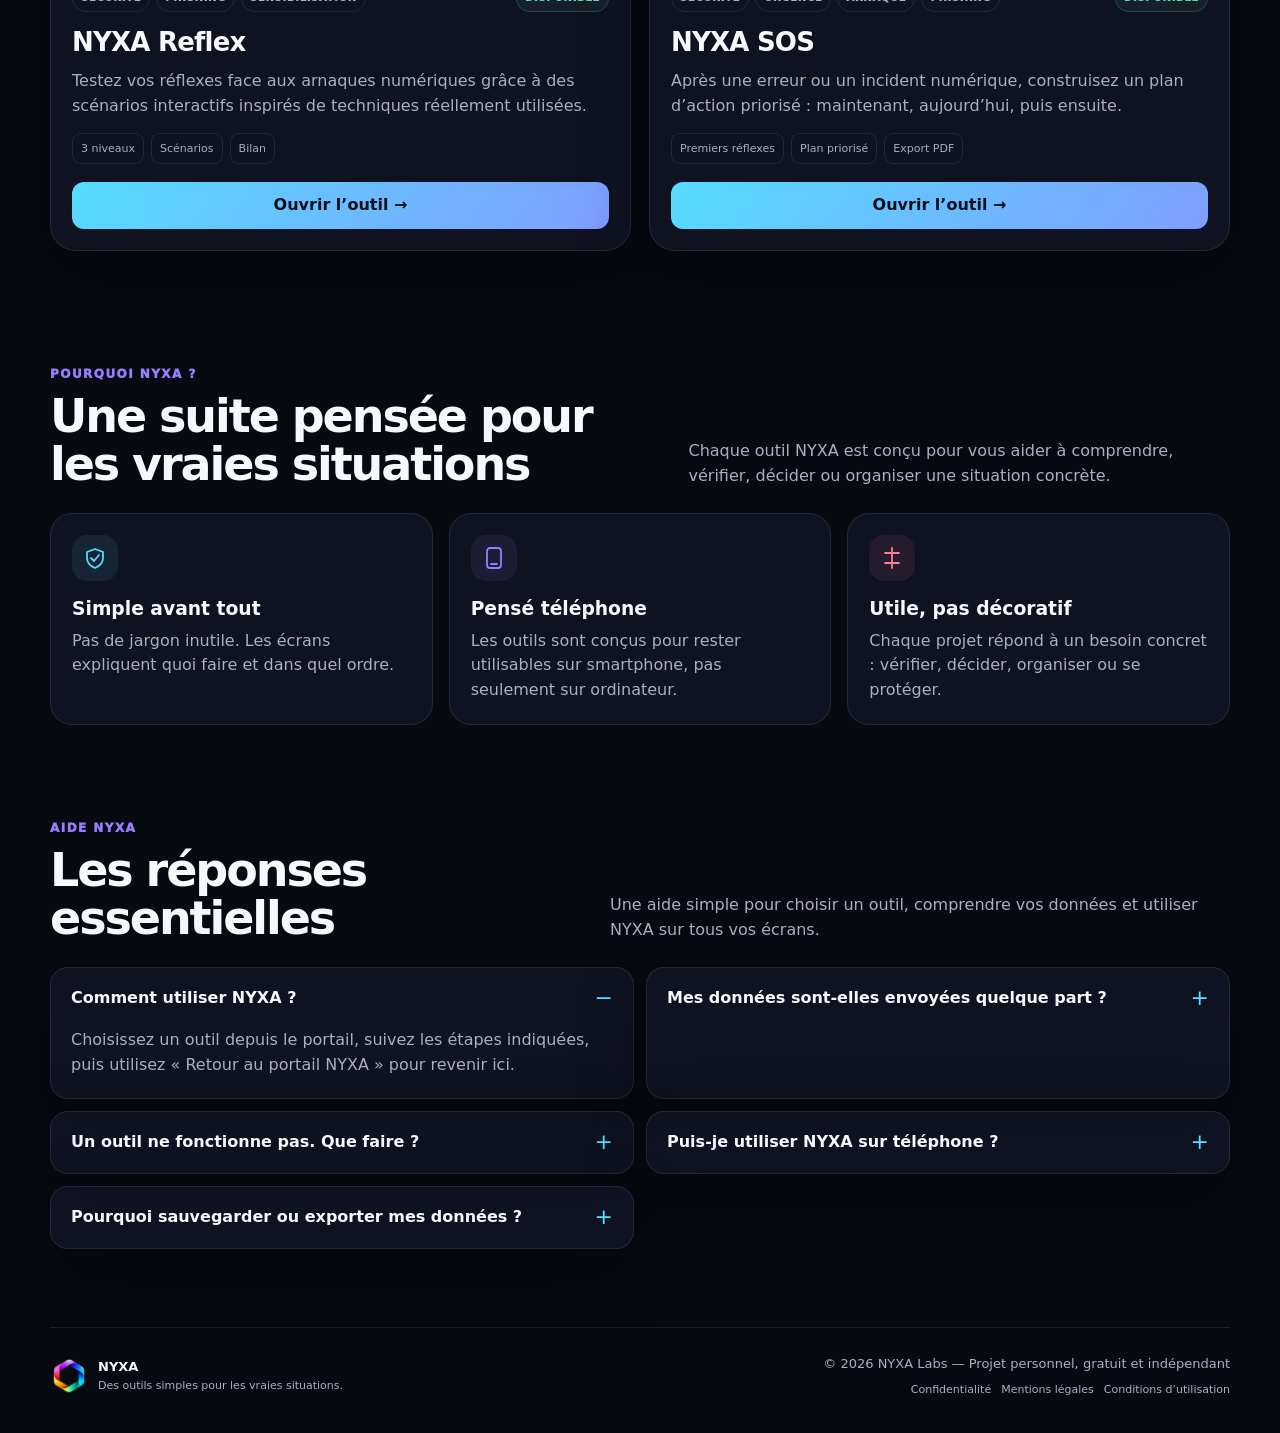
==== commit 10e90a98: "Actualiser la version du script du portail" ====
--- a/index.html
+++ b/index.html
@@ -215,6 +215,6 @@
     <a href="#aide"><svg viewBox="0 0 24 24"><circle cx="12" cy="12" r="9"/><path d="M9.8 9a2.3 2.3 0 0 1 4.4 1c0 1.7-2.2 2-2.2 3.5"/><path d="M12 17h.01"/></svg><span>Aide</span></a>
   </nav>
 
-<script src="app.js?v=20"></script>
+<script src="app.js?v=21"></script>
 </body>
 </html>
--- a/styles.css
+++ b/styles.css
@@ -209,6 +209,7 @@
 .footer-brand{display:flex;align-items:center;gap:10px}
 .footer-brand img{width:38px;height:38px;border-radius:12px;object-fit:contain}
 .footer-brand div{display:flex;flex-direction:column}.footer-brand strong{color:var(--text)}.footer-brand span{font-size:11px}
+.footer-meta{display:flex;flex-direction:column;align-items:flex-end;gap:7px;text-align:right}.footer-legal{display:flex;gap:10px;flex-wrap:wrap;justify-content:flex-end}.footer-legal a{color:var(--muted);font-size:11px;text-decoration:none}.footer-legal a:hover{color:var(--text);text-decoration:underline}
 .mobile-nav{display:none}
 .mobile-panel-toggle{display:none}
 
@@ -243,7 +244,7 @@
   .project-meta{align-items:flex-start}
   .help-card{flex-direction:column;align-items:flex-start;padding:21px}.help-card .primary-btn{width:100%}
   .faq-section{padding-bottom:66px}.faq-grid{grid-template-columns:1fr}.faq-item summary{padding:16px}.faq-item p{padding:0 16px 17px}
-  footer{padding-left:12px;padding-right:12px;flex-direction:column;align-items:flex-start}
+  footer{padding-left:12px;padding-right:12px;flex-direction:column;align-items:flex-start}.footer-meta{align-items:flex-start;text-align:left}.footer-legal{justify-content:flex-start}
   .mobile-nav{
     position:fixed;display:grid;grid-template-columns:repeat(3,1fr);left:10px;right:10px;bottom:max(9px,env(safe-area-inset-bottom));z-index:60;
     background:color-mix(in srgb,var(--panel-solid) 88%,transparent);border:1px solid var(--line);border-radius:18px;padding:6px;backdrop-filter:blur(20px);box-shadow:var(--shadow)
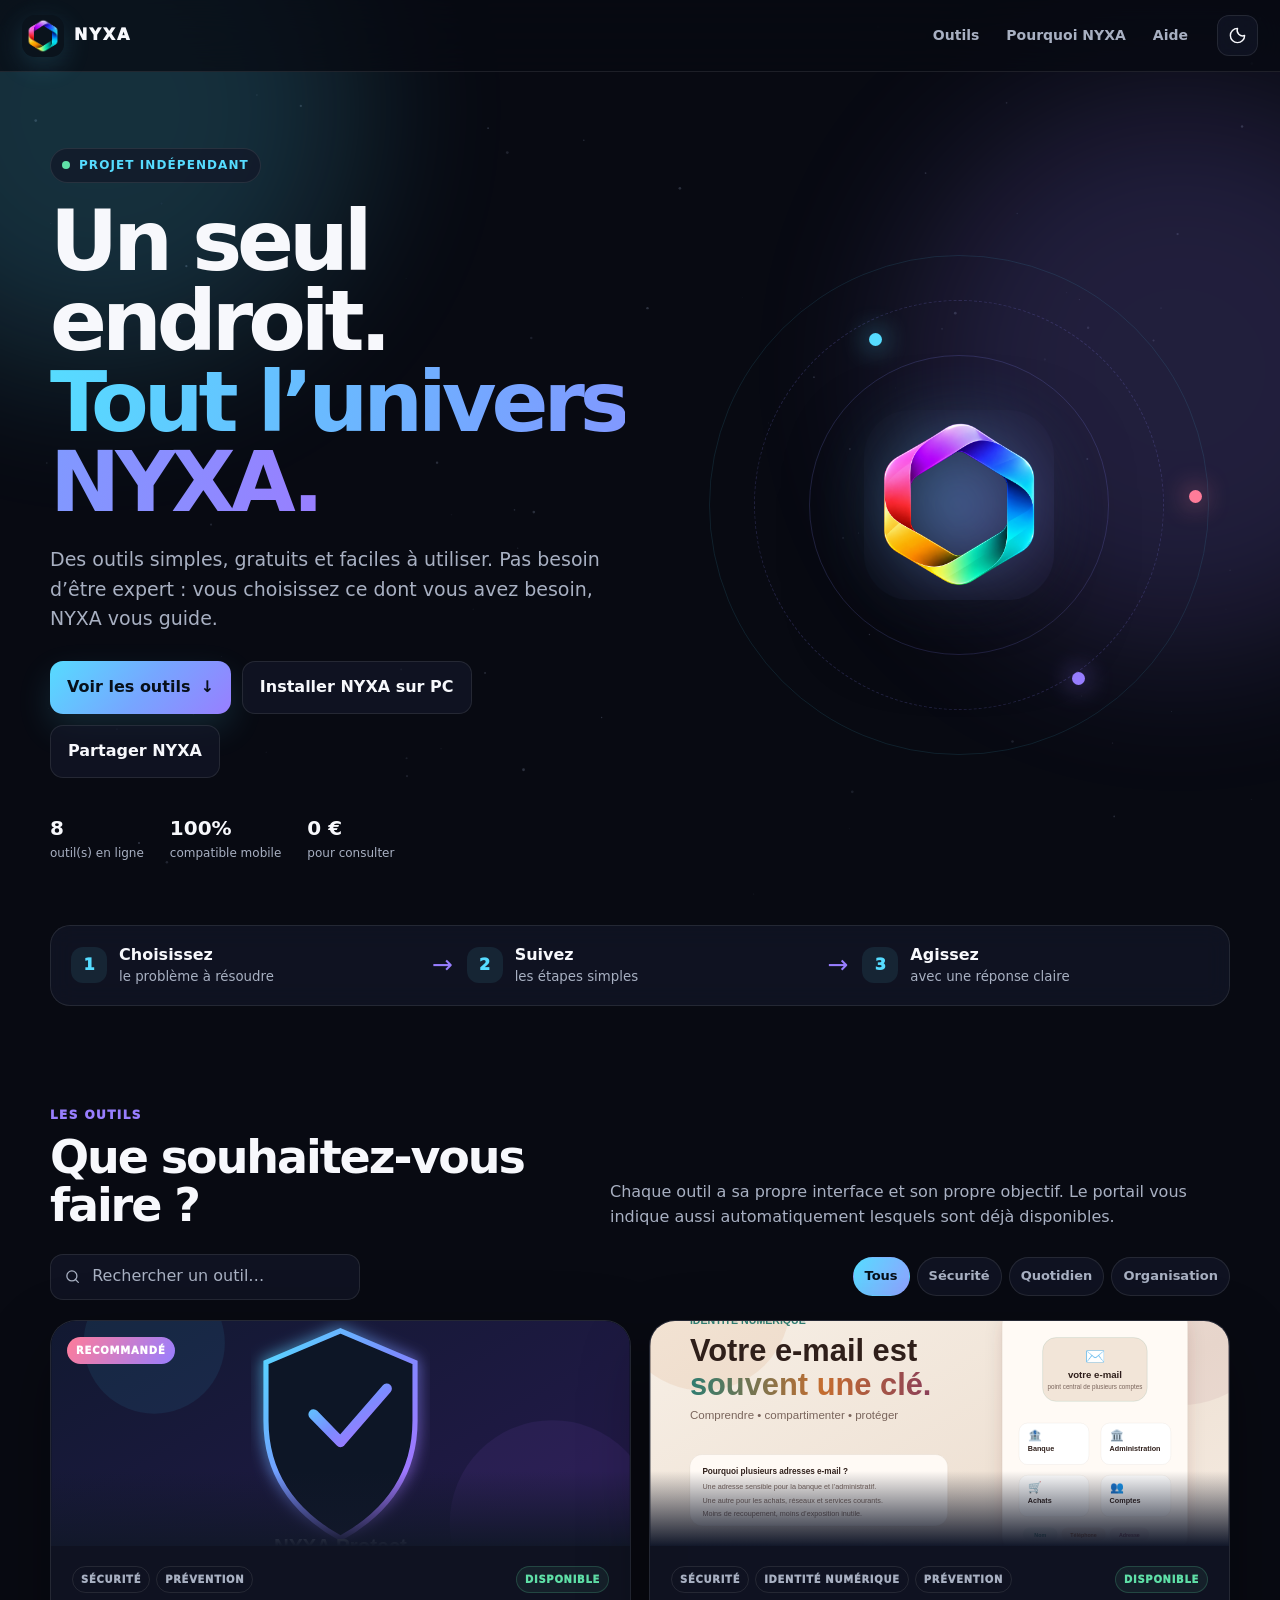
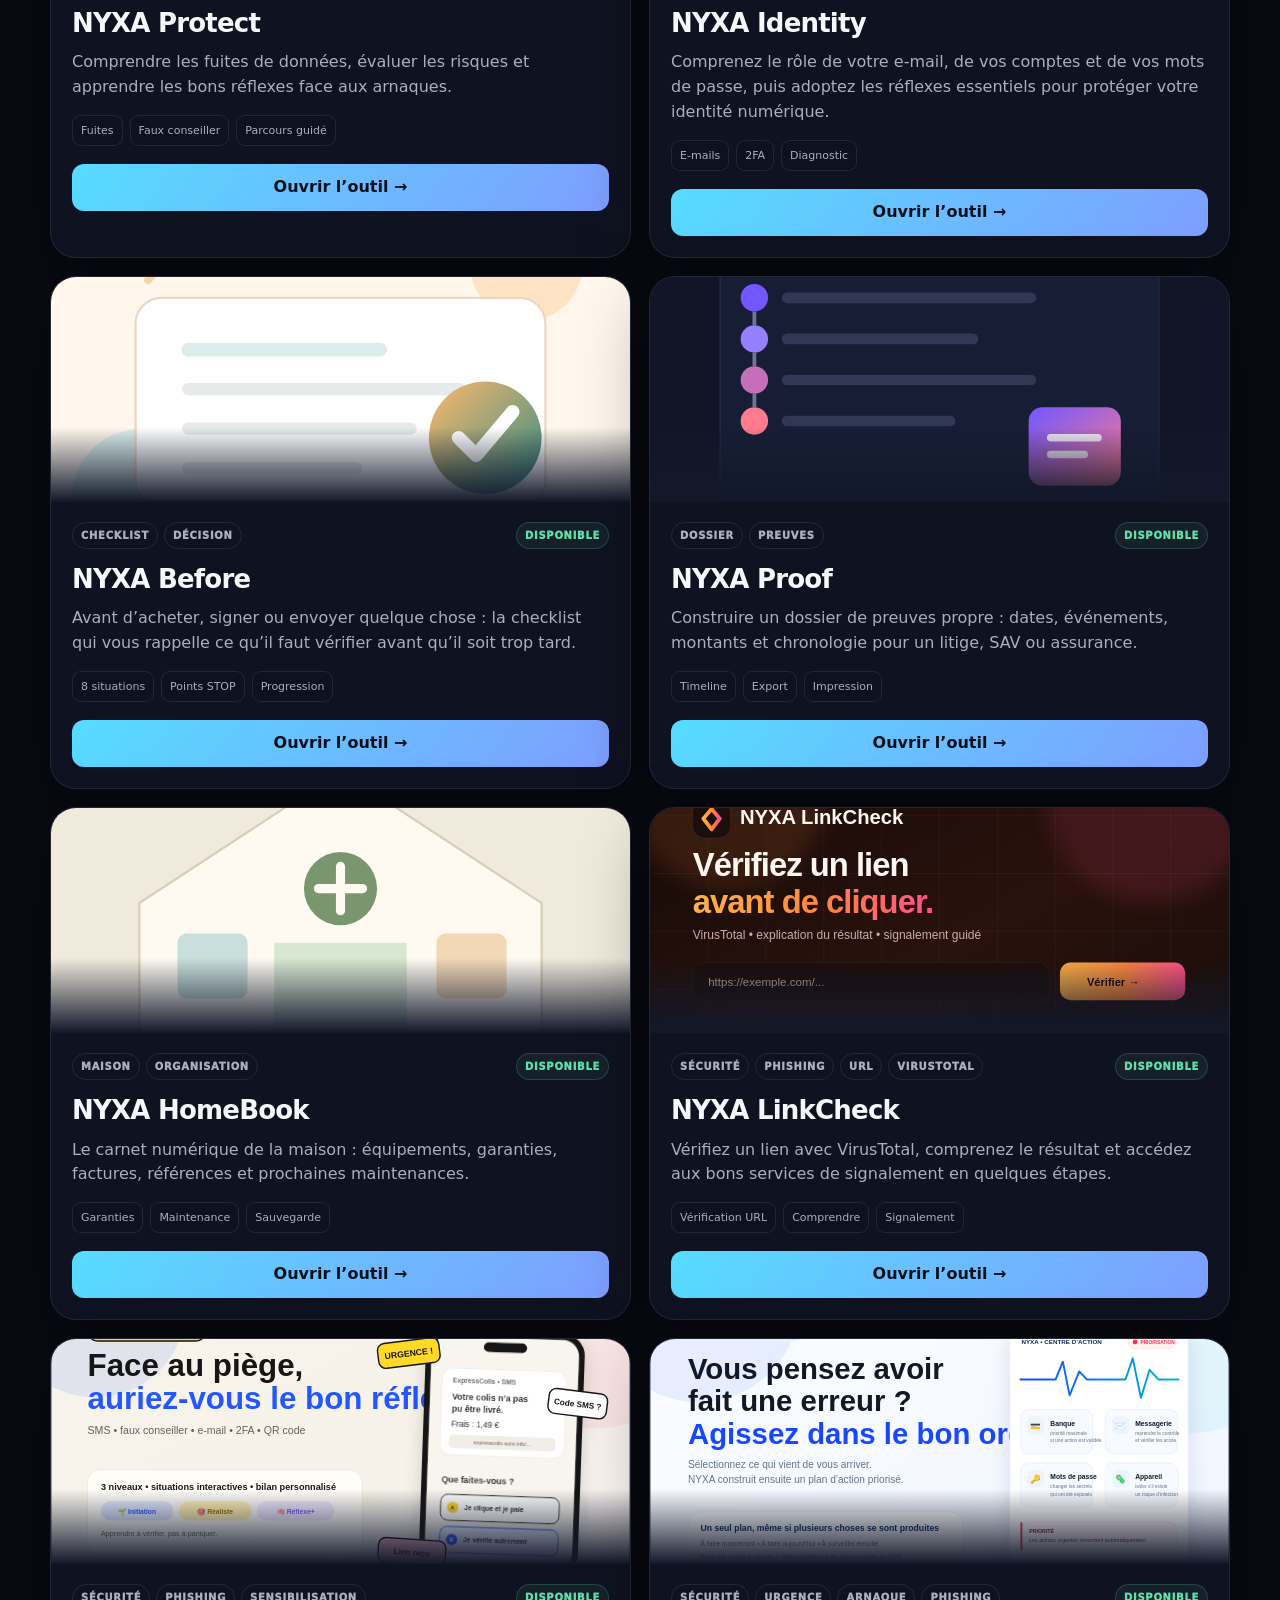
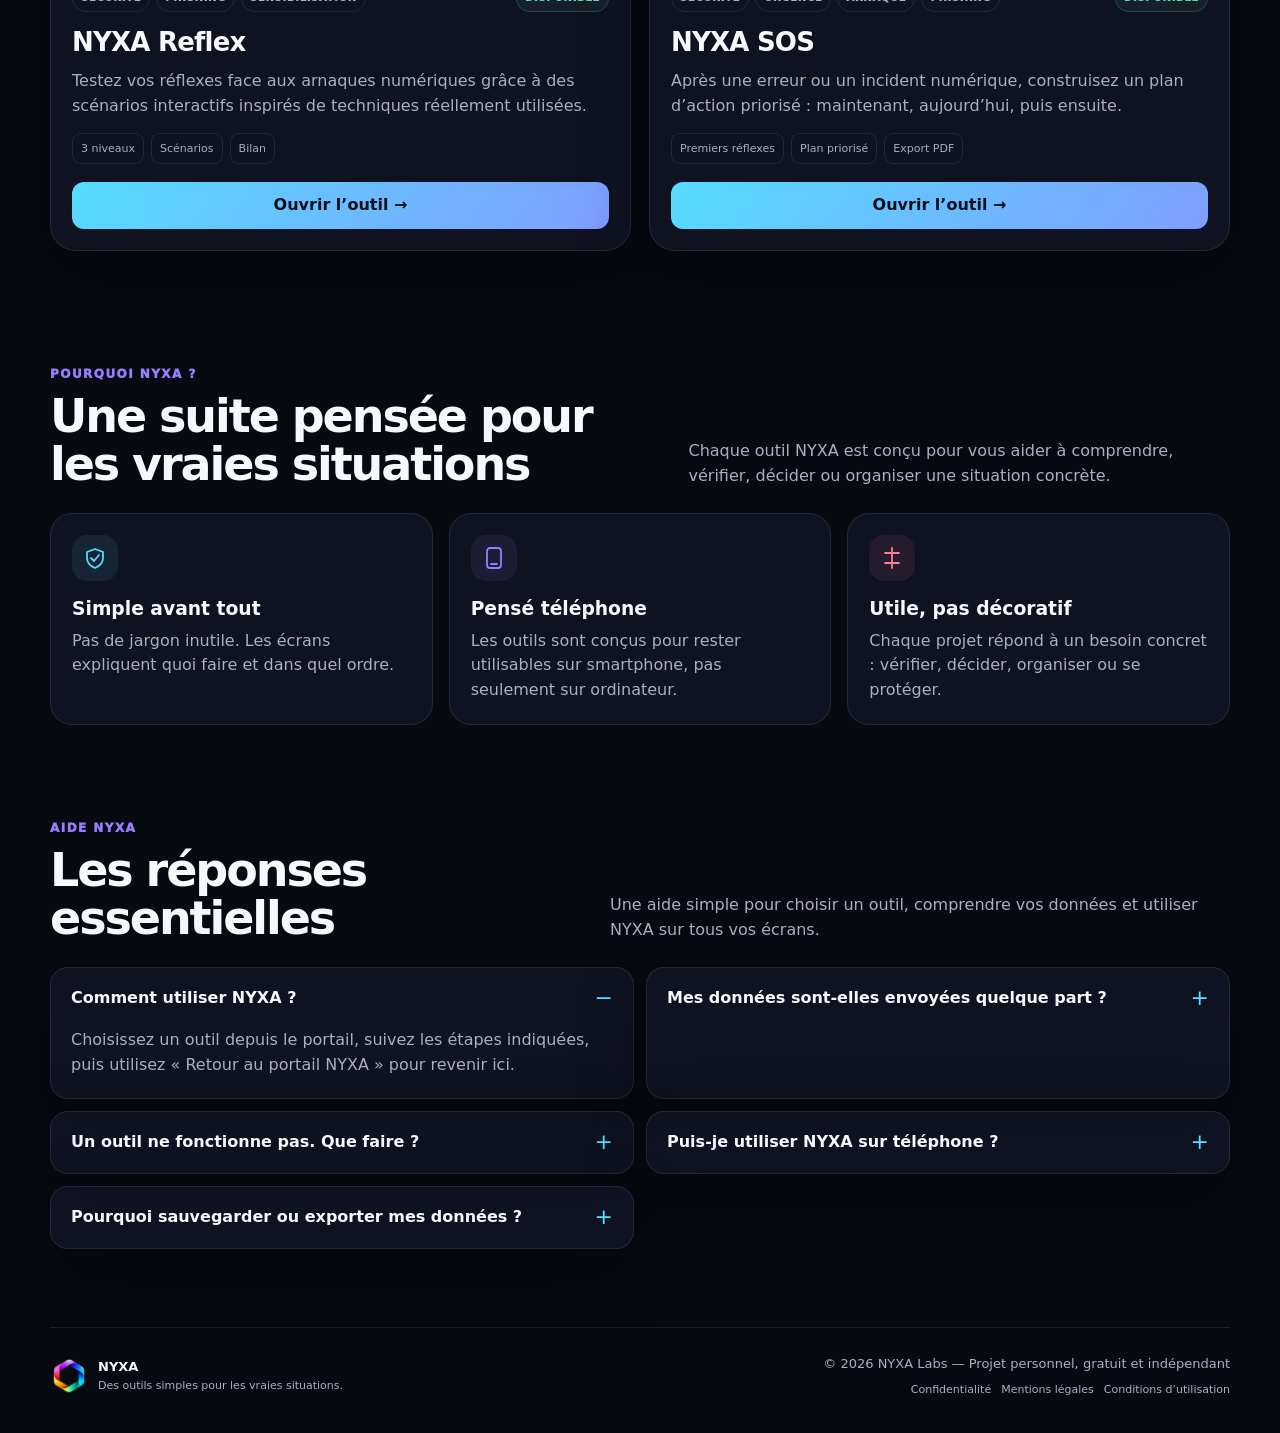
==== commit 5c67b3c8: "Actualiser la version du portail" ====
--- a/index.html
+++ b/index.html
@@ -215,6 +215,6 @@
     <a href="#aide"><svg viewBox="0 0 24 24"><circle cx="12" cy="12" r="9"/><path d="M9.8 9a2.3 2.3 0 0 1 4.4 1c0 1.7-2.2 2-2.2 3.5"/><path d="M12 17h.01"/></svg><span>Aide</span></a>
   </nav>
 
-<script src="app.js?v=21"></script>
+<script src="app.js?v=22"></script>
 </body>
 </html>
